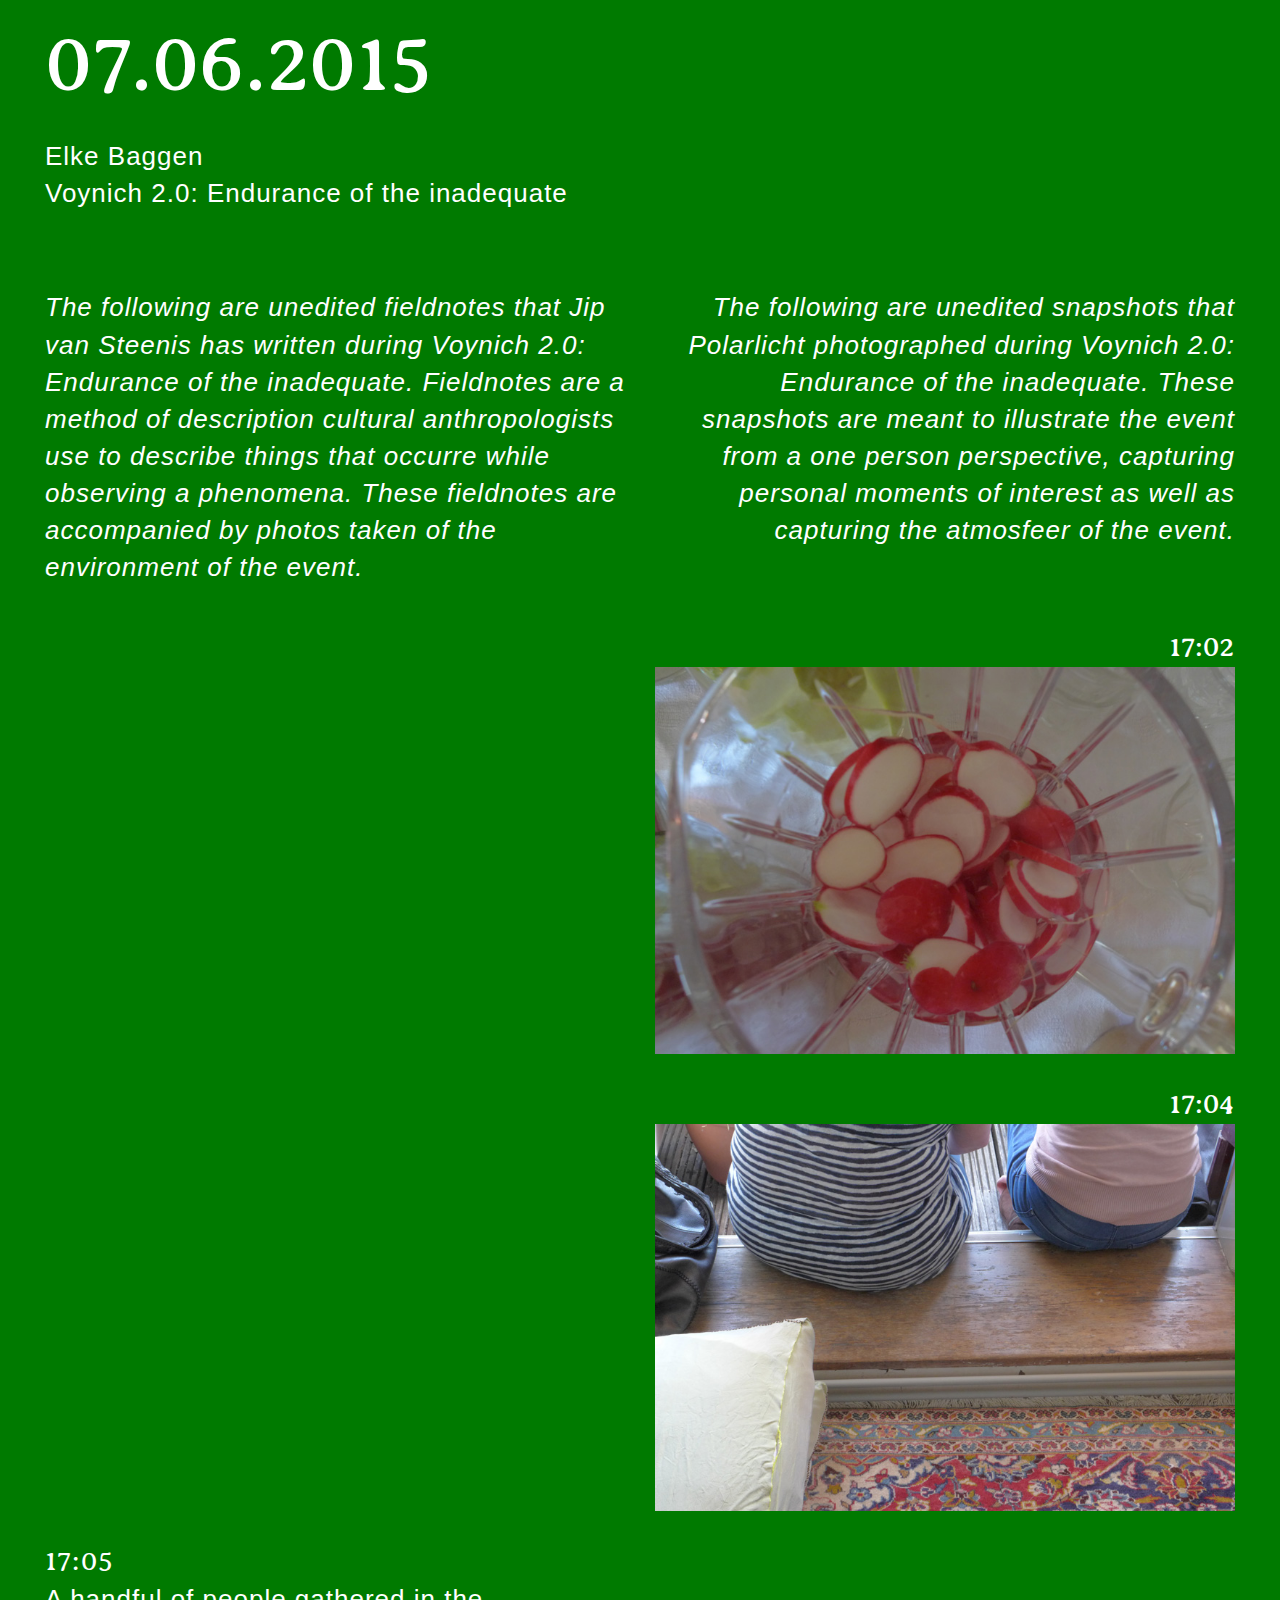
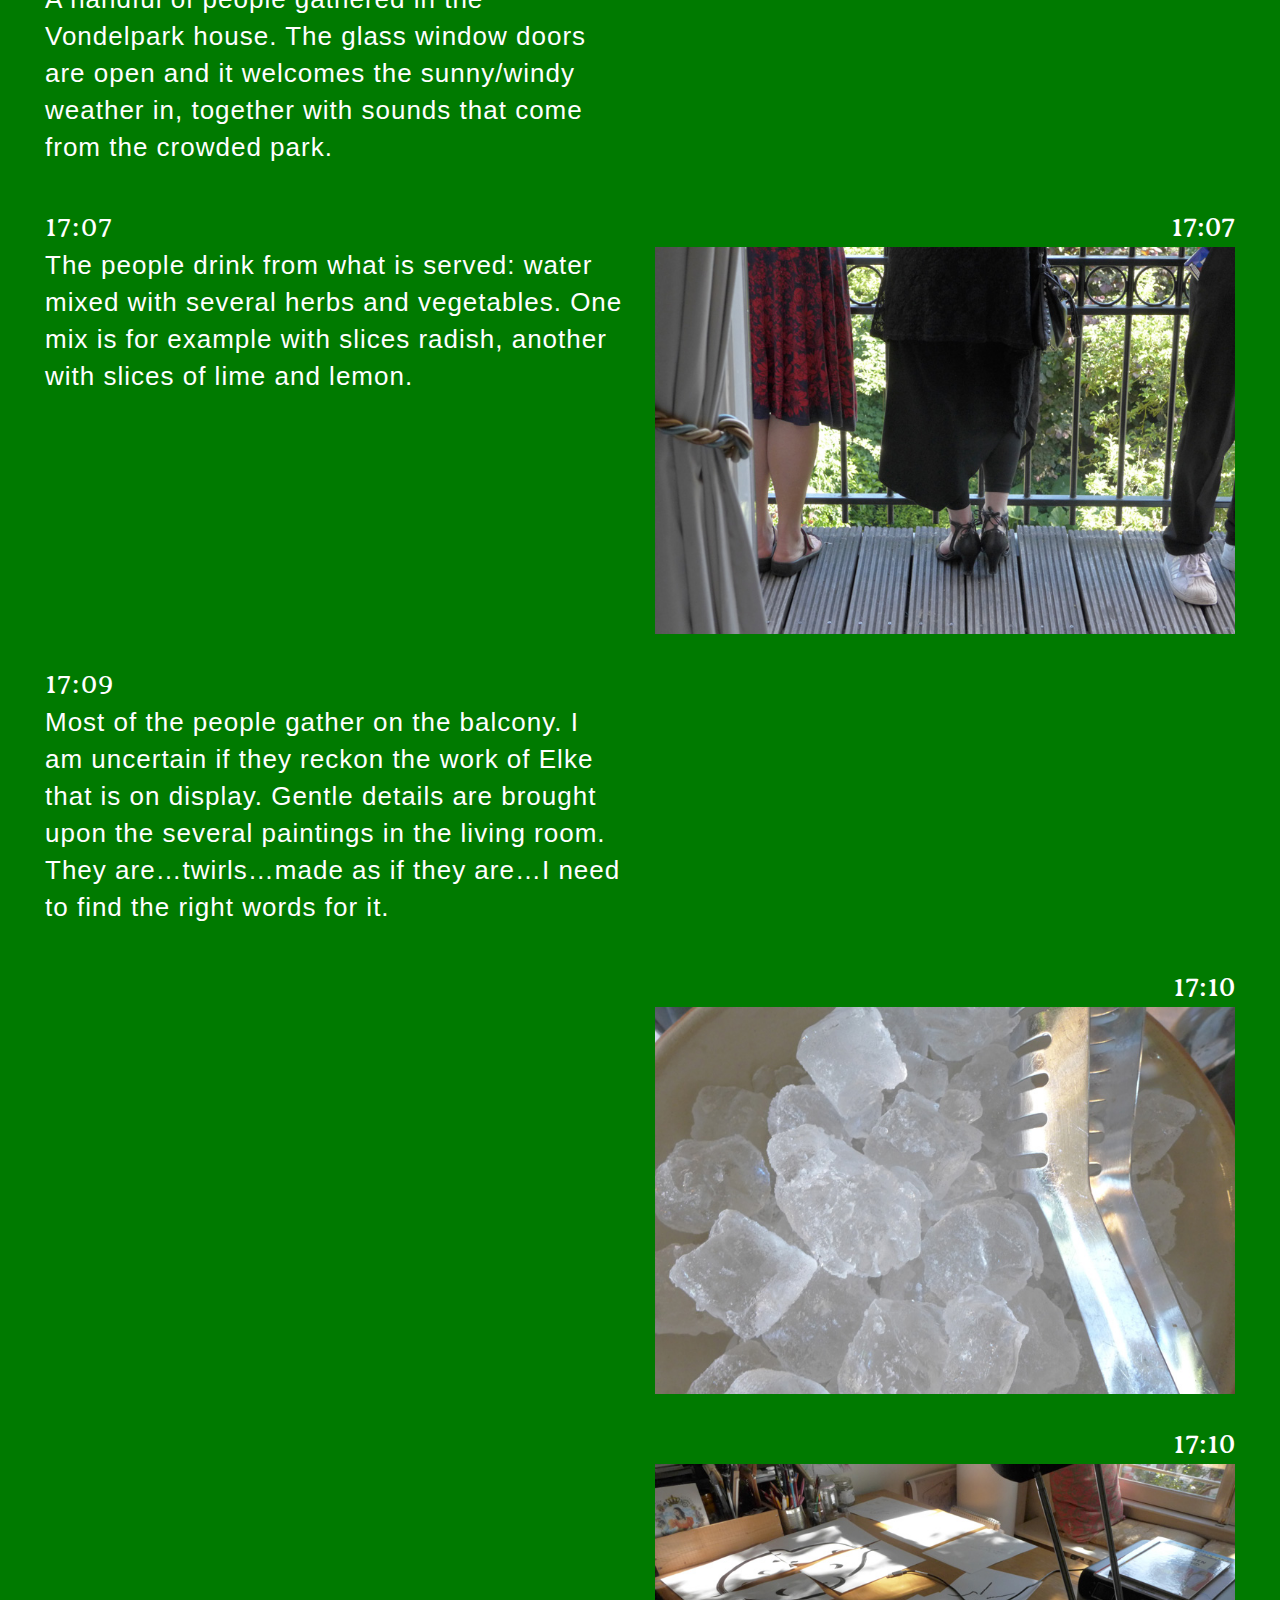
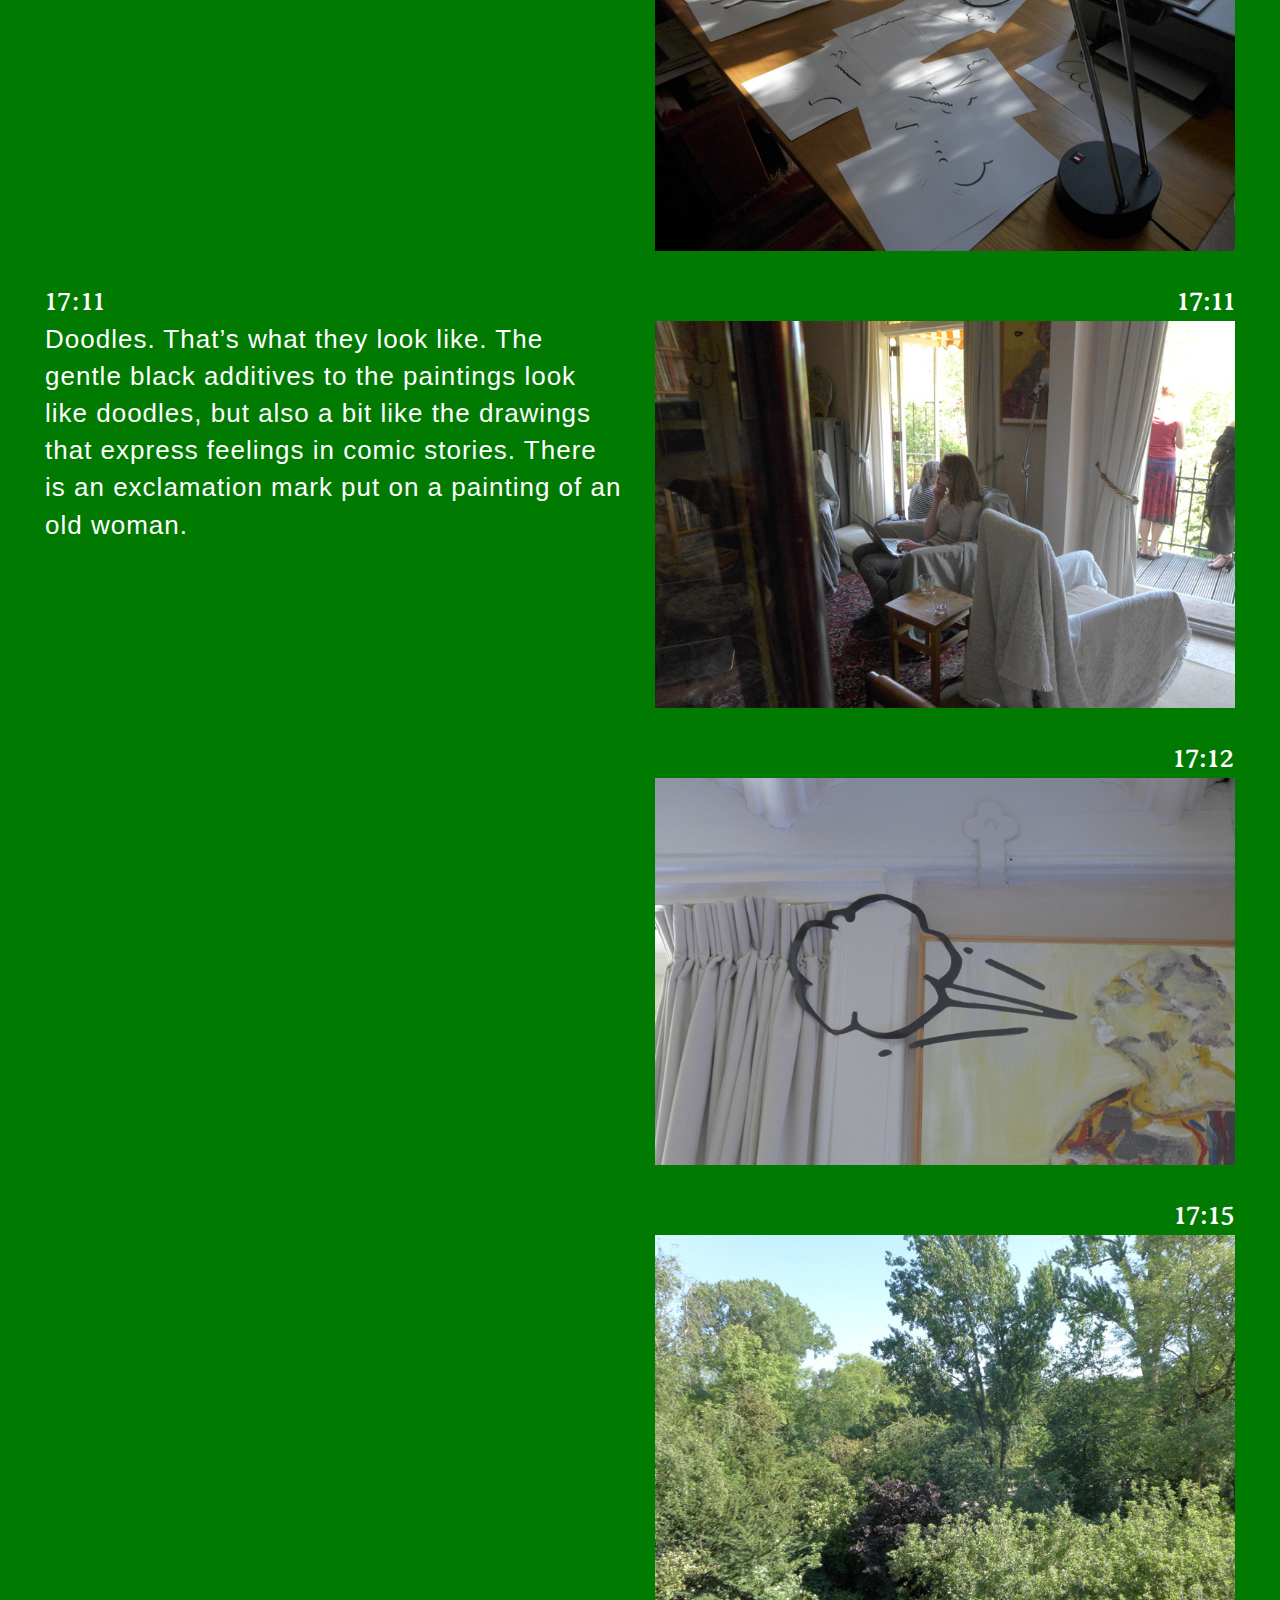
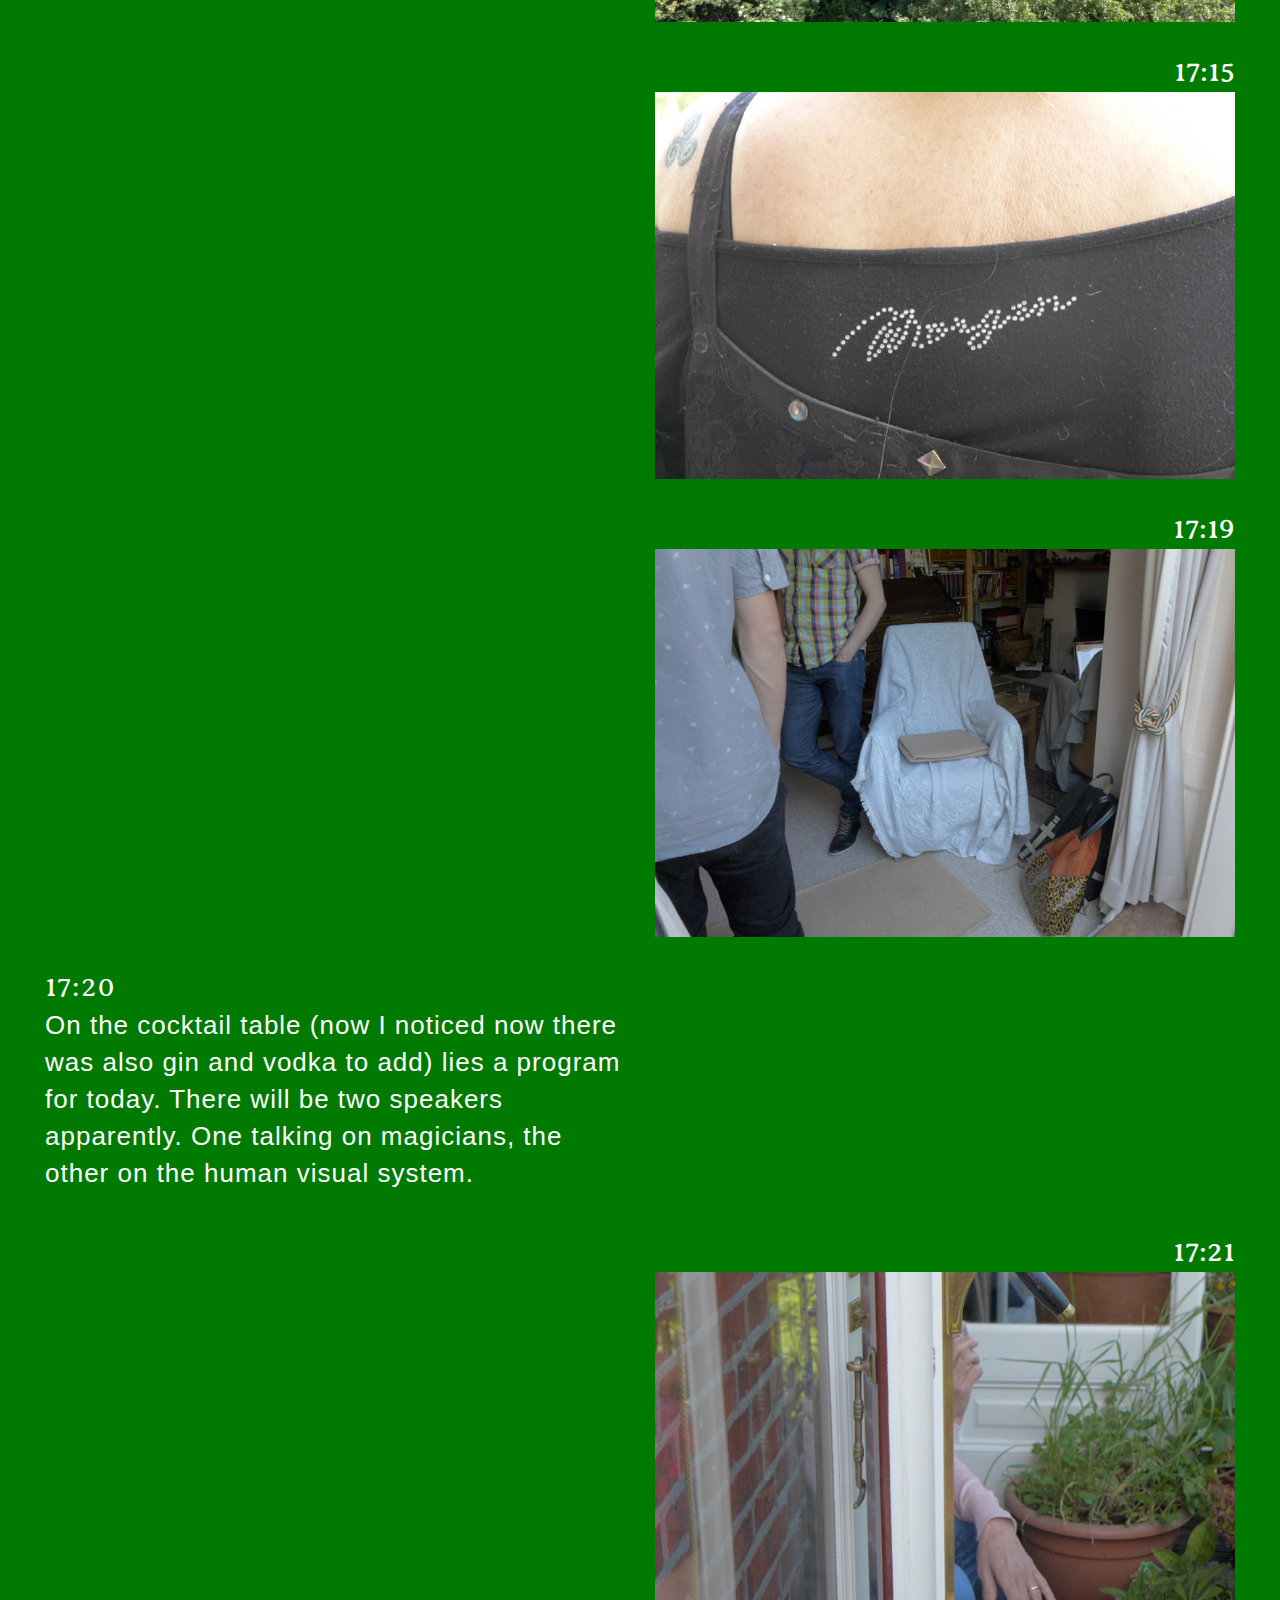
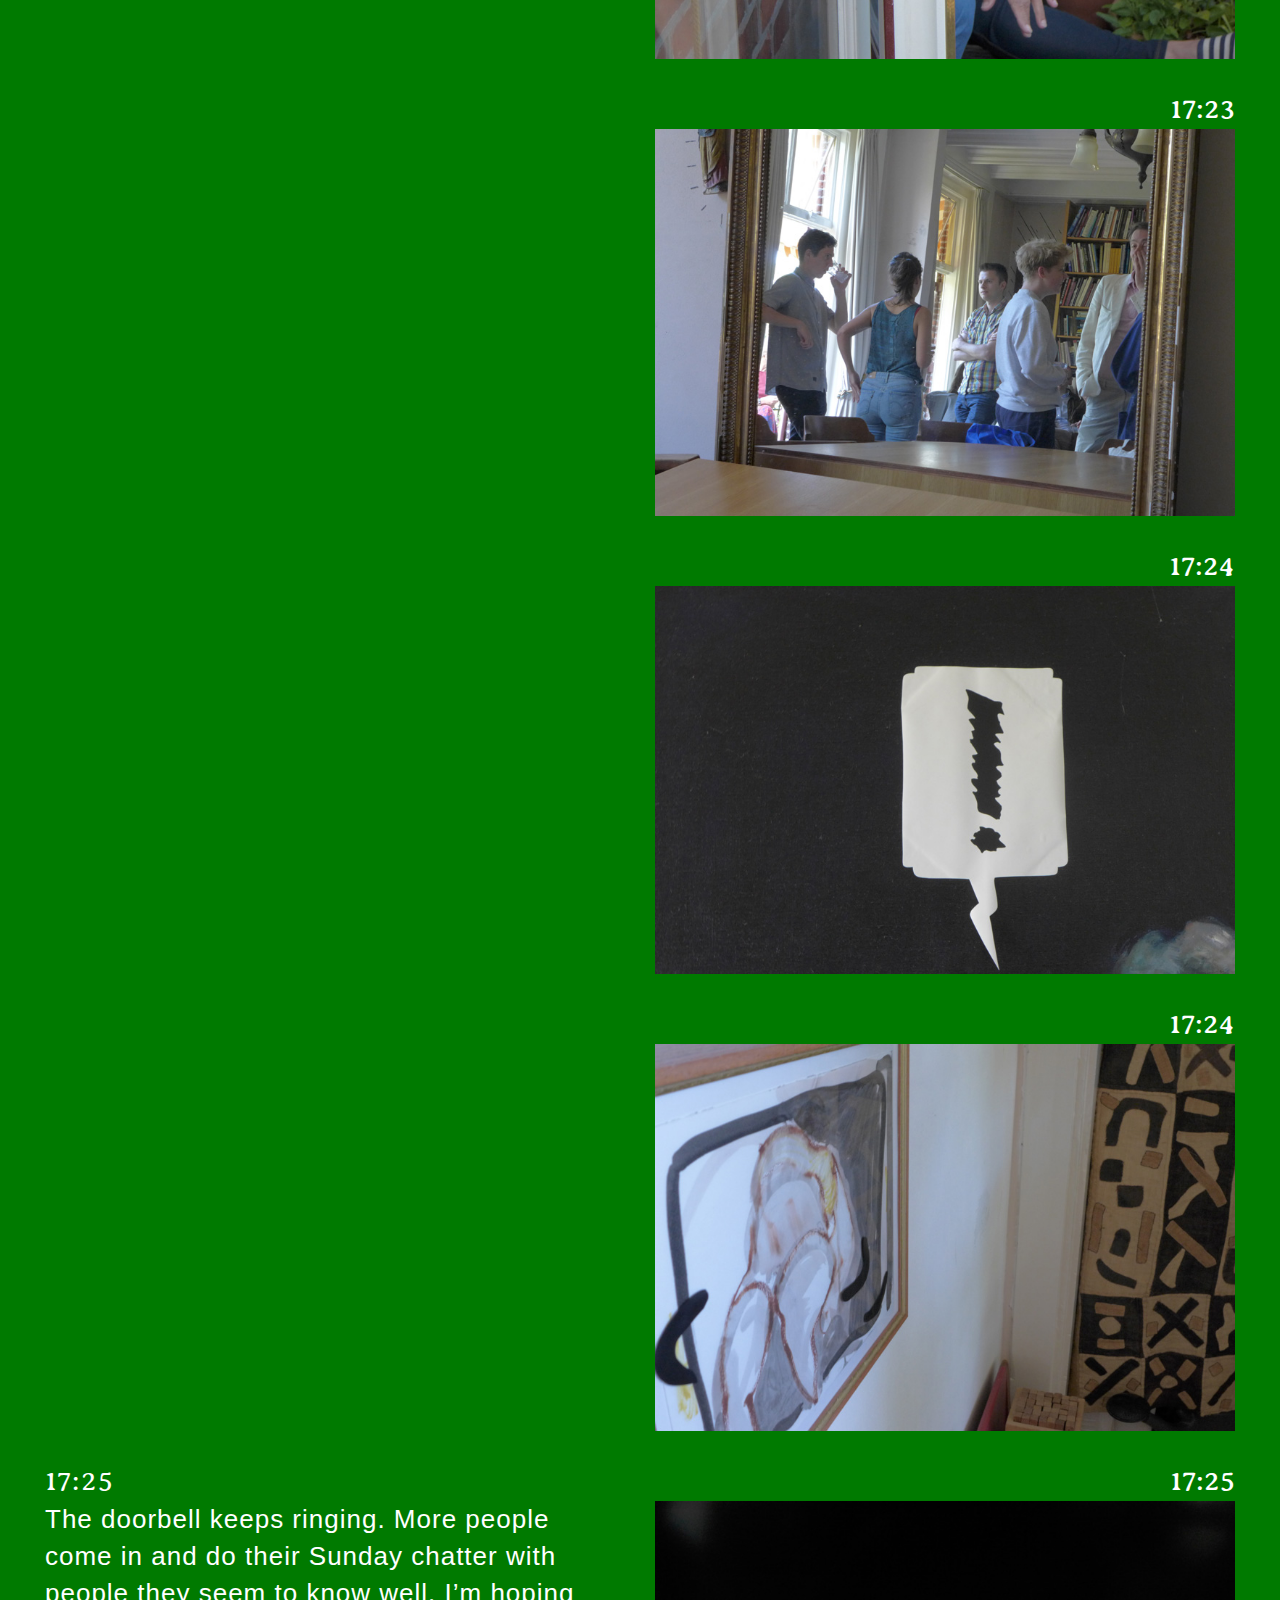
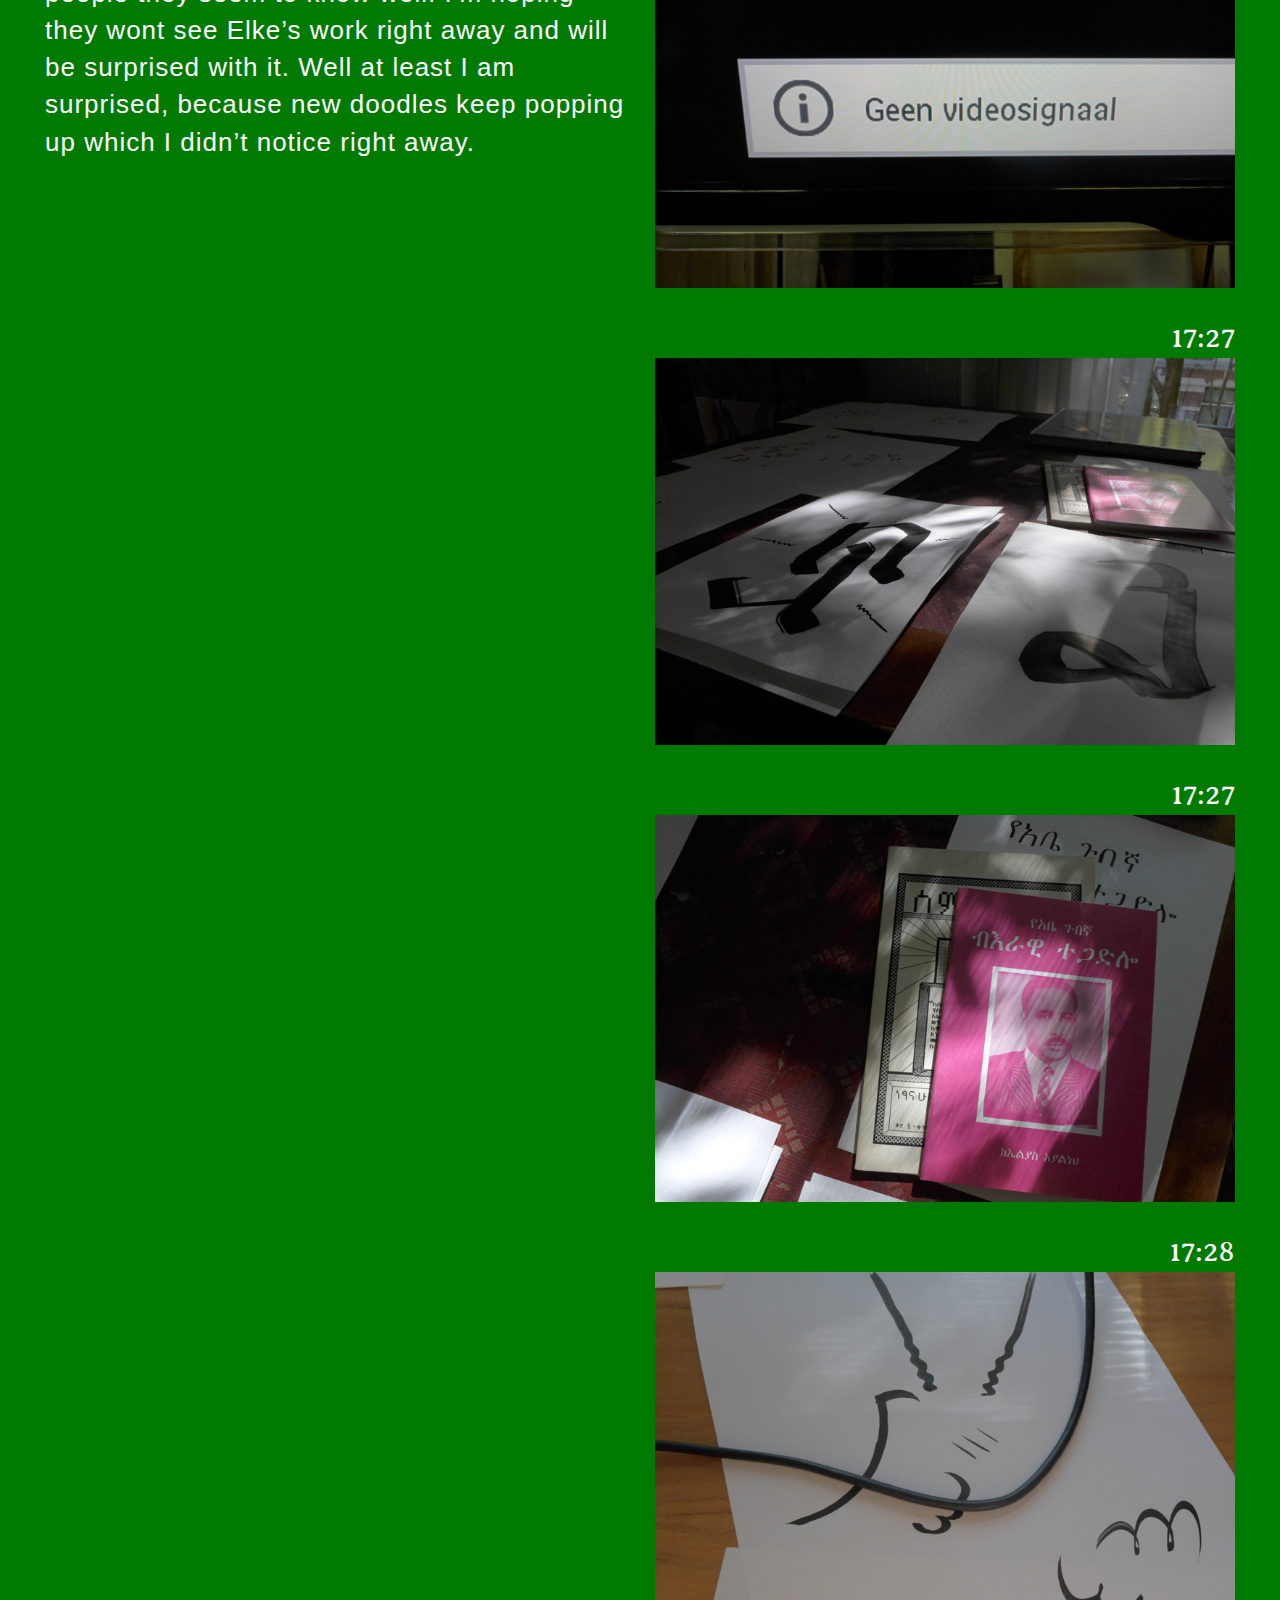
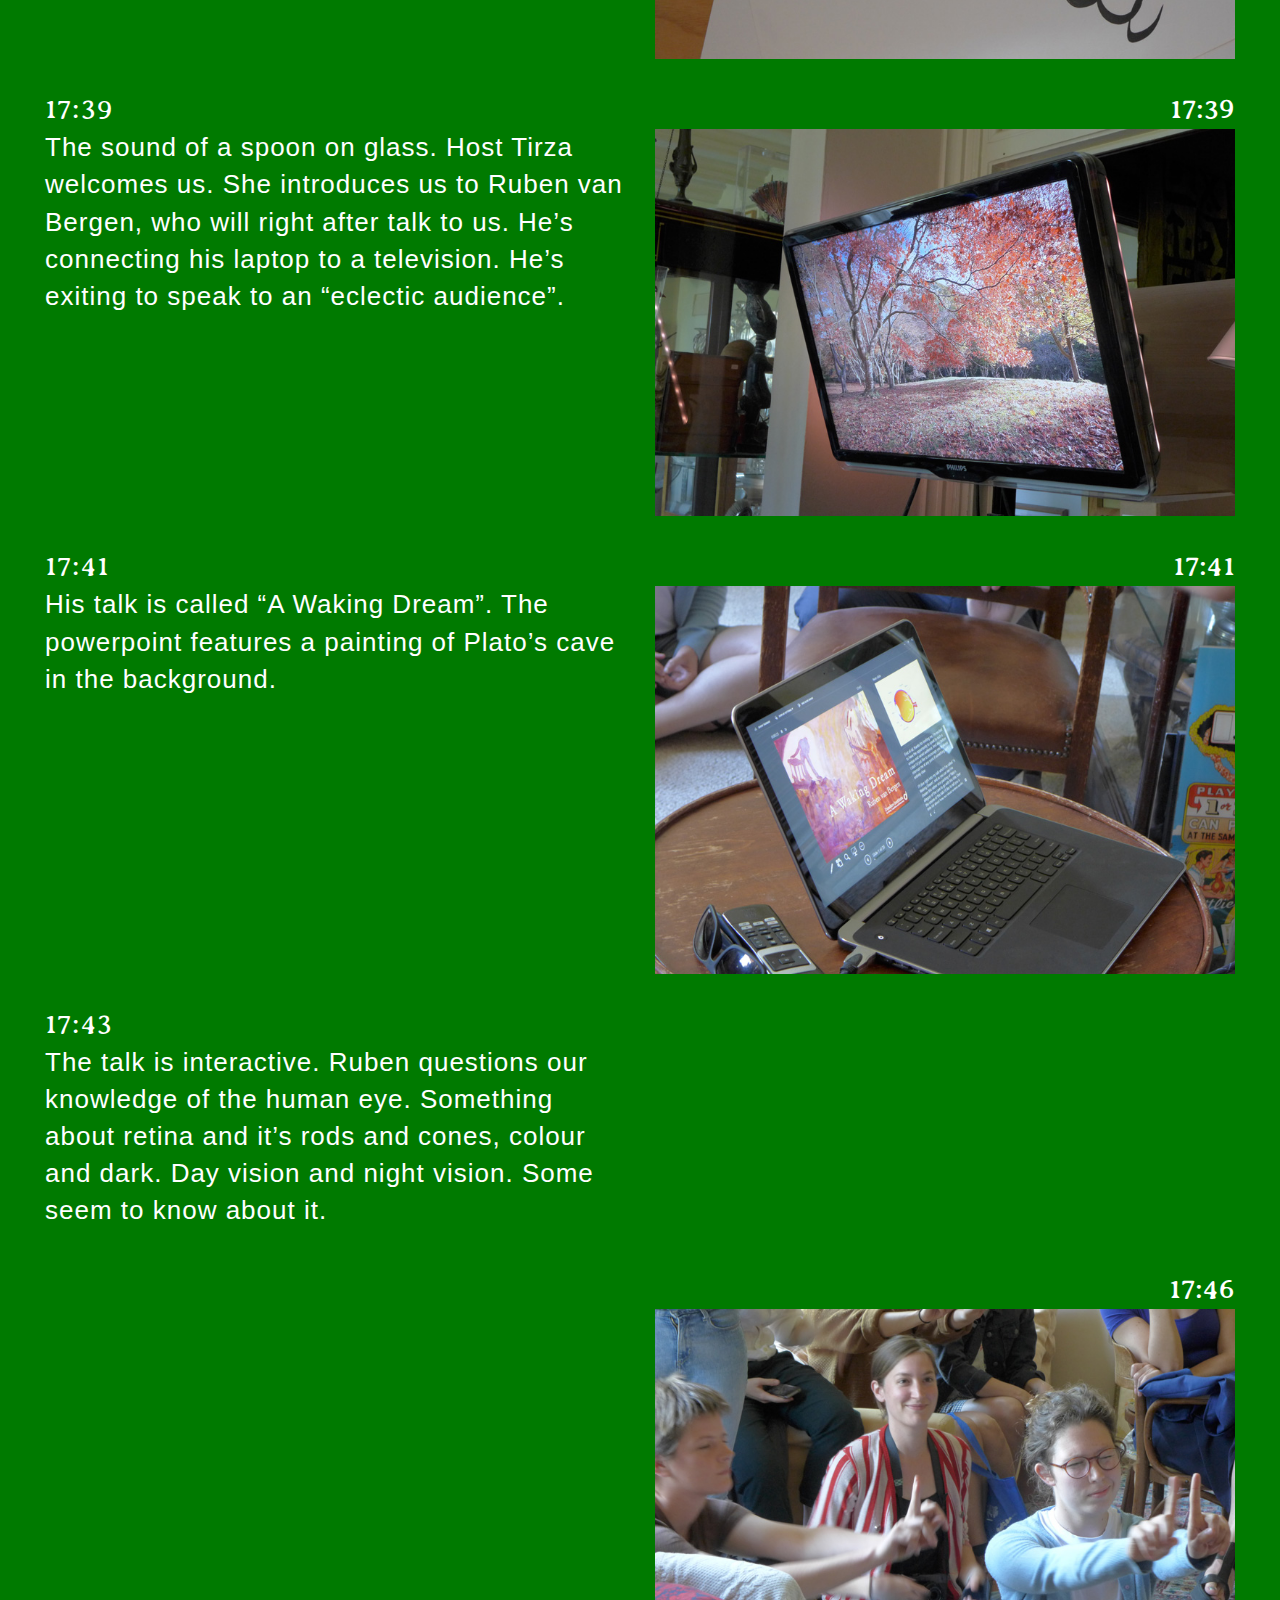
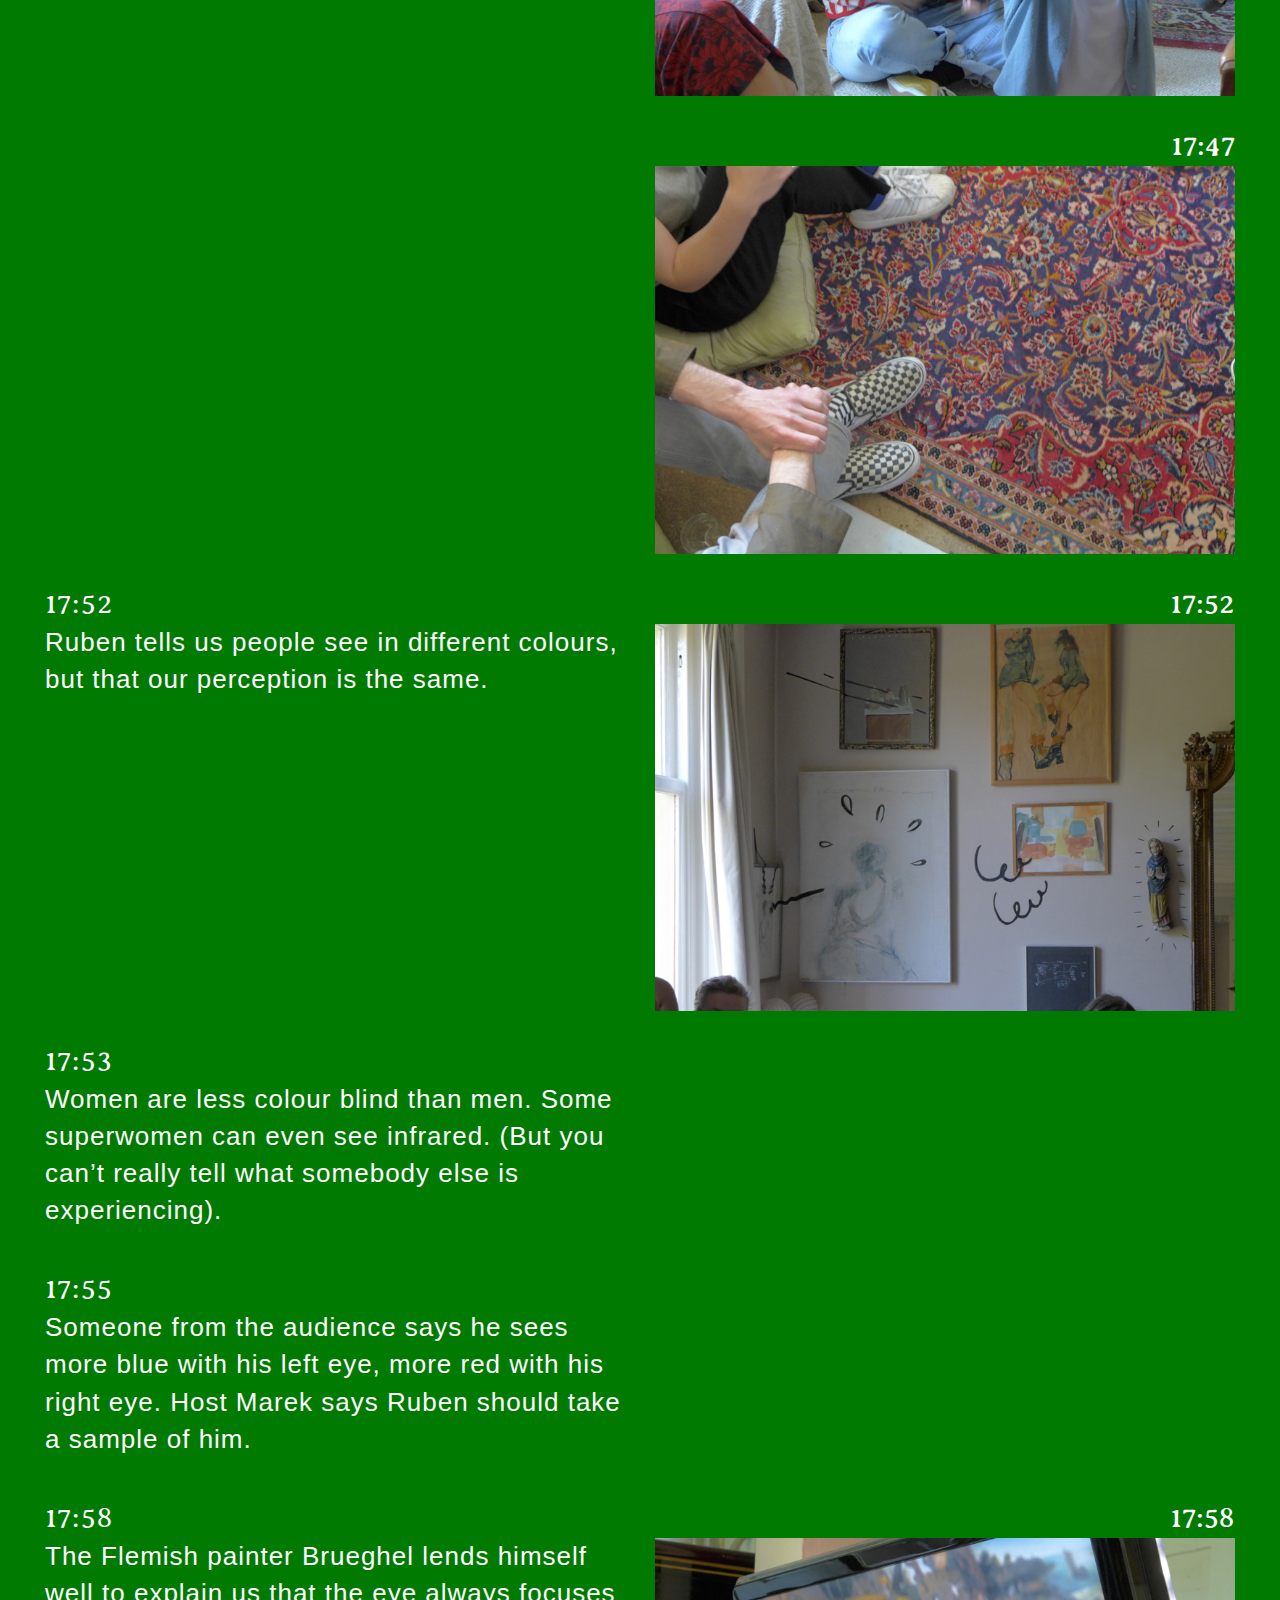
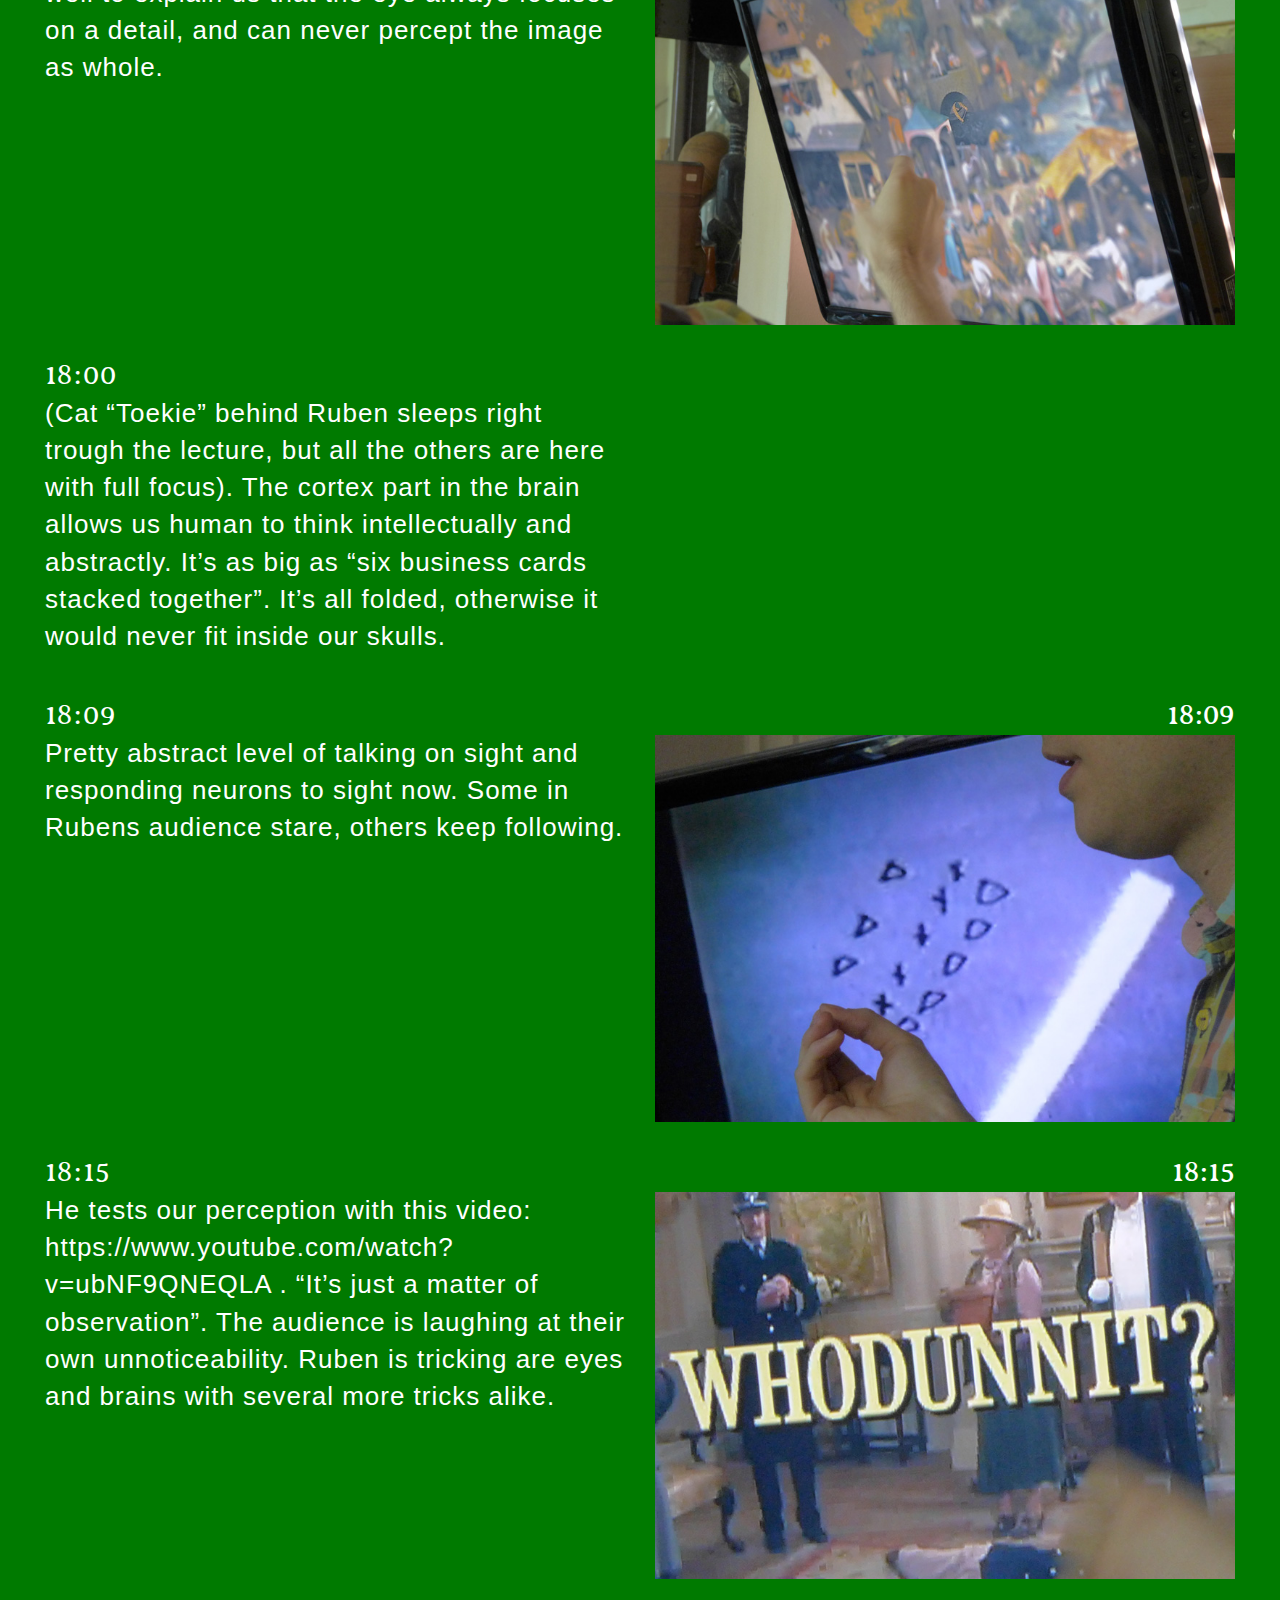
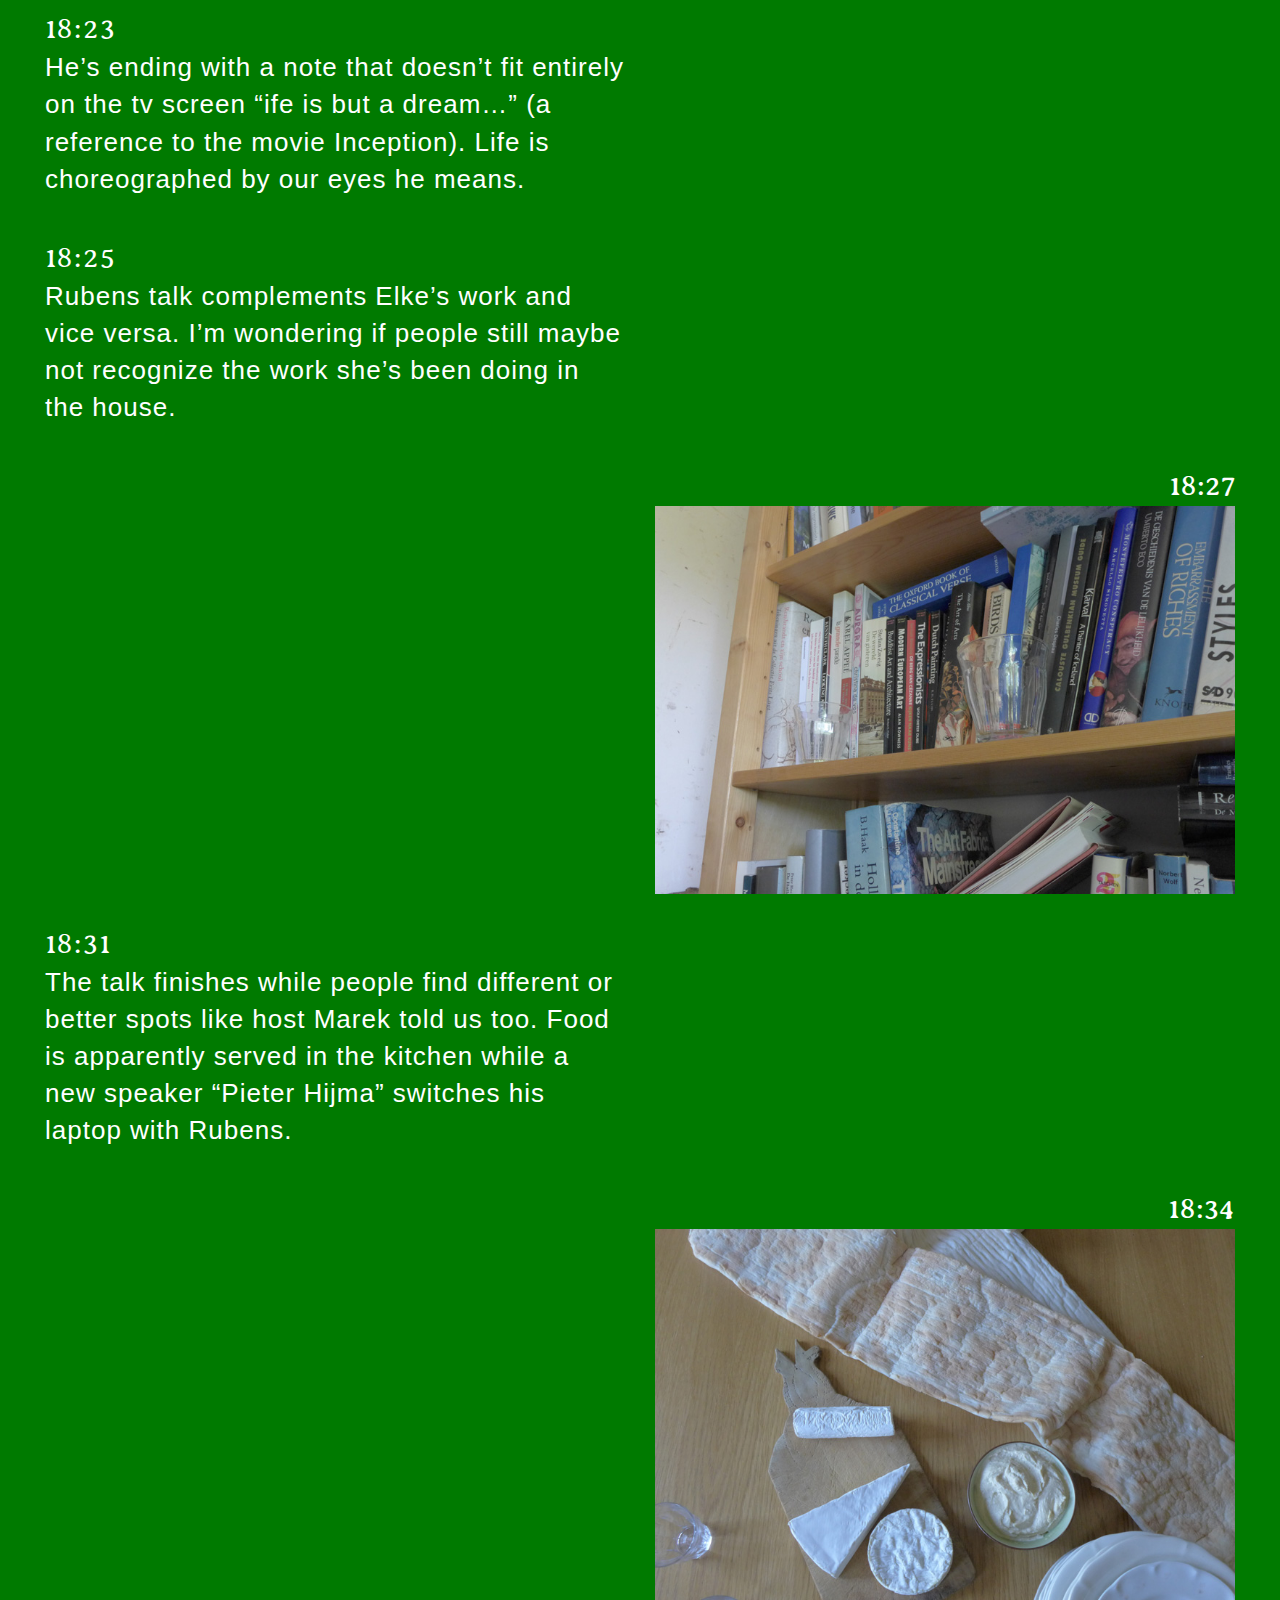
==== 07.06.html @ 2ad76d4e "changes" ====
<!doctype html>
<html class="no-js" lang="eng">
    <head>
        <meta charset="utf-8">
        <meta http-equiv="x-ua-compatible" content="ie=edge">
        <title>Home Alone</title>
        <meta name="description" content="...">
        <meta name="viewport" content="width=device-width, initial-scale=1">
        <meta name="Keywords" content="Home Alone, Residency, Tirza Kater, Marek van de Watering, Amsterdam, Art, Artists, Lotte Boon, Petros Panagiotis Orfanos, Polarlicht, 2015" />

        <link rel="stylesheet" href="css/bootstrap.min.css">
        <link rel="stylesheet" href="css/stylesheet.css">
        <link rel="stylesheet" href="css/event.css">
        
        <link href='http://fonts.googleapis.com/css?family=Averia+Serif+Libre:300,400,700' rel='stylesheet' type='text/css'>

        <script src="js/vendor/modernizr-2.8.3.min.js"></script>

        <meta property="og:image" content="img/homealone_screenshot.jpg" />
        <meta property="og:image:secure_url" content="http://img/homealone_screenshot.jpg" />
        <meta property="og:image:type" content="image/jpg" />
        <meta property="og:image:width" content="1449" />
        <meta property="og:image:height" content="848" />


        <link rel="shortcut icon" href="/img/fav.ico" type="image/x-icon" />
        <script>
            var vid = document.getElementById("bgvid");
            var pauseButton = document.querySelector("#polina button");

            function vidFade() {
              vid.classList.add("stopfade");
            }

            vid.addEventListener('ended', function()
            {
            // only functional if "loop" is removed 
            vid.pause();
            // to capture IE10
            vidFade();
            }); 

            pauseButton.addEventListener("click", function() {
              vid.classList.toggle("stopfade");
              if (vid.paused) {
                vid.play();
                pauseButton.innerHTML = "Pause";
              } else {
                vid.pause();
                pauseButton.innerHTML = "Paused";
              }
            })
        </script>
        <style>

        </style>
    </head>
    <body>
        <!--[if lt IE 8]>
            <p class="browserupgrade">You are using an <strong>outdated</strong> browser. Please <a href="http://browsehappy.com/">upgrade your browser</a> to improve your experience.</p>
        <![endif]-->
    <div class="container-fluid">
       
        <div class="row">
            <div class="col-lg-6 col-md-6 col-sm-12 col-xs-12">
                
                <h1>07.06.2015</h1>
                <div id="notes">
                    <p>
                        Elke Baggen<br>
                        Voynich 2.0: Endurance of the inadequate<br><br>

                        
                        
                    </p>
                </div>
            </div>
            <div class="col-lg-6 col-md-6 col-sm-12 col-xs-12">
            </div><!--/col-->
        </div><!--/row-->


        <div class="row">
            <div class="col-lg-6 col-md-6 col-sm-12 col-xs-12">
                <div id="notes">
                    <p>
                        <i>The following are unedited fieldnotes that Jip van Steenis has written during Voynich 2.0: Endurance of the inadequate. Fieldnotes are a method of description cultural anthropologists use to describe things that occurre while observing a phenomena. These fieldnotes are accompanied by photos taken of the environment of the event. </i>
                    </p>   
                </div>   
            </div>
            <div class="col-lg-6 col-md-6 col-sm-12 col-xs-12">
                <div id="notes" style="text-align:right">
                    <p>   
                    <i>The following are unedited snapshots that Polarlicht photographed during Voynich 2.0: Endurance of the inadequate. These snapshots are meant to illustrate the event from a one person perspective, capturing personal moments of interest as well as capturing the atmosfeer of the event.
                    </i>
                    </p>
                </div>
            </div>
        </div><!--/row-->




        
        <div class="row">
            <div class="col-lg-6 col-md-6 col-sm-12 col-xs-12">
            </div>
            <div class="col-lg-6 col-md-6 col-sm-12 col-xs-12">
                <div id="img">
                    <span class="dates">17:02</span><br>
                    <img src="img/07.06/001.jpg" class="img-responsive">
                </div>
                <div id="img">
                    <span class="dates">17:04</span><br>
                    <img src="img/07.06/002.jpg" class="img-responsive">
                </div>
            </div>
        </div><!--/row-->

        <div class="row">
            <div class="col-lg-6 col-md-6 col-sm-12 col-xs-12">
                <div id="notes">
                    <p>
                        <span class="dates">17:05</span><br>
                       A handful of people gathered in the Vondelpark house. The glass window doors are open and it welcomes the sunny/windy weather in, together with sounds that come from the crowded park.
                    </p>   
                </div>   
            </div>
            <div class="col-lg-6 col-md-6 col-sm-12 col-xs-12">
            </div>
        </div><!--/row-->

        <div class="row">
            <div class="col-lg-6 col-md-6 col-sm-12 col-xs-12">
                <div id="notes">
                    <p>
                        <span class="dates">17:07</span><br>
                        The people drink from what is served: water mixed with several herbs and vegetables. One mix is for example with slices radish, another with slices of lime and lemon.   
                    </p>   
                </div>
            </div>
            <div class="col-lg-6 col-md-6 col-sm-12 col-xs-12">
                <div id="img">
                    <span class="dates">17:07</span><br>
                    <img src="img/07.06/003.jpg" class="img-responsive">
                </div>
            </div>
        </div><!--/row-->

        <div class="row">
            <div class="col-lg-6 col-md-6 col-sm-12 col-xs-12">
                <div id="notes">
                    <p>
                        <span class="dates">17:09</span><br>
                        Most of the people gather on the balcony. I am uncertain if they reckon the work of Elke that is on display. Gentle details are brought upon the several paintings in the living room. They are…twirls…made as if they are…I need to find the right words for it. 
                    </p>   
                </div>
            </div>
            <div class="col-lg-6 col-md-6 col-sm-12 col-xs-12">
            </div>
        </div><!--/row-->


         <div class="row">
            <div class="col-lg-6 col-md-6 col-sm-12 col-xs-12">
                
            </div>
            <div class="col-lg-6 col-md-6 col-sm-12 col-xs-12">
                <div id="img">
                    <span class="dates">17:10</span><br>
                    <img src="img/07.06/004.jpg" class="img-responsive">
                    <span class="dates">17:10</span><br>
                    <img src="img/07.06/005.jpg" class="img-responsive">
                </div>
            </div>
        </div><!--/row-->


        <div class="row">
            <div class="col-lg-6 col-md-6 col-sm-12 col-xs-12">
                <div id="notes">
                    <p>
                        <span class="dates">17:11</span><br>
                        Doodles. That’s what they look like. The gentle black additives to the paintings look like doodles, but also a bit like the drawings that express feelings in comic stories. There is an exclamation mark put on a painting of an old woman. 
                    </p>   
                </div>
            </div>
            <div class="col-lg-6 col-md-6 col-sm-12 col-xs-12">
                <div id="img">
                    <span class="dates">17:11</span><br>
                    <img src="img/07.06/006.jpg" class="img-responsive">
                </div>
            </div>
        </div><!--/row-->

        <div class="row">
            <div class="col-lg-6 col-md-6 col-sm-12 col-xs-12">
                
            </div>
            <div class="col-lg-6 col-md-6 col-sm-12 col-xs-12">
                <div id="img">
                    <span class="dates">17:12</span><br>
                    <img src="img/07.06/007.jpg" class="img-responsive">
                </div>
            </div>
        </div><!--/row-->

        <div class="row">
            <div class="col-lg-6 col-md-6 col-sm-12 col-xs-12">
                
            </div>
            <div class="col-lg-6 col-md-6 col-sm-12 col-xs-12">
                <div id="img">
                    <span class="dates">17:15</span><br>
                    <img src="img/07.06/008.jpg" class="img-responsive">
                    <span class="dates">17:15</span><br>
                    <img src="img/07.06/009.jpg" class="img-responsive">
                    <span class="dates">17:19</span><br>
                    <img src="img/07.06/010.jpg" class="img-responsive">
                </div>
            </div>
        </div><!--/row-->

        <div class="row">
            <div class="col-lg-6 col-md-6 col-sm-12 col-xs-12">
                <div id="notes">
                    <p>
                        <span class="dates">17:20</span><br>
                        On the cocktail table (now I noticed now there was also gin and vodka to add) lies a program for today. There will be two speakers apparently. One talking on magicians, the other on the human visual system. 
                    </p>   
                    
                </div>
            </div>
            <div class="col-lg-6 col-md-6 col-sm-12 col-xs-12">
            </div>
        </div><!--/row-->


<div class="row">
            <div class="col-lg-6 col-md-6 col-sm-12 col-xs-12">
                
            </div>
            <div class="col-lg-6 col-md-6 col-sm-12 col-xs-12">
                <div id="img">
                    <span class="dates">17:21</span><br>
                    <img src="img/07.06/011.jpg" class="img-responsive">
                    <span class="dates">17:23</span><br>
                    <img src="img/07.06/012.jpg" class="img-responsive">
                    <span class="dates">17:24</span><br>
                    <img src="img/07.06/013.jpg" class="img-responsive">
                    <span class="dates">17:24</span><br>
                    <img src="img/07.06/014.jpg" class="img-responsive">
                </div>
            </div>
        </div><!--/row-->



        <div class="row">
            <div class="col-lg-6 col-md-6 col-sm-12 col-xs-12">
                <div id="notes">
                    <p>
                        <span class="dates">17:25</span><br>
                        The doorbell keeps ringing. More people come in and do their Sunday chatter with people they seem to know well. I’m hoping they wont see Elke’s work right away and will be surprised with it. Well at least I am surprised, because new doodles keep popping up which I didn’t notice right away. 
                    </p>
                </div>
            </div>
            <div class="col-lg-6 col-md-6 col-sm-12 col-xs-12">
                <div id="img">
                    <span class="dates">17:25</span><br>
                    <img src="img/07.06/015.jpg" class="img-responsive">
                    <span class="dates">17:27</span><br>
                    <img src="img/07.06/016.jpg" class="img-responsive">
                    <span class="dates">17:27</span><br>
                    <img src="img/07.06/017.jpg" class="img-responsive">
                    <span class="dates">17:28</span><br>
                    <img src="img/07.06/018.jpg" class="img-responsive">
                </div>
            </div>
        </div><!--/row-->

       

        <div class="row">
            <div class="col-lg-6 col-md-6 col-sm-12 col-xs-12">
                <div id="notes">
                    <p>
                        <span class="dates">17:39</span><br>
                        The sound of a spoon on glass. Host Tirza welcomes us. She introduces us to Ruben van Bergen, who will right after talk to us. He’s connecting his laptop to a television. He’s exiting to speak to an “eclectic audience”. 
                    </p>    
                </div>
            </div>
            <div class="col-lg-6 col-md-6 col-sm-12 col-xs-12">
                <div id="img">
                    <span class="dates">17:39</span><br>
                    <img src="img/07.06/019.jpg" class="img-responsive">
                </div>
            </div>
        </div><!--/row-->

        <div class="row">
            <div class="col-lg-6 col-md-6 col-sm-12 col-xs-12">
                <div id="notes">
                    <p>
                        <span class="dates">17:41</span><br>
                        His talk is called “A Waking Dream”. The powerpoint features a painting of Plato’s cave in the background. 
                    </p>  
                </div>
            </div>
            <div class="col-lg-6 col-md-6 col-sm-12 col-xs-12">
                <div id="img">
                    <span class="dates">17:41</span><br>
                    <img src="img/07.06/020.jpg" class="img-responsive">
                </div>
            </div>
        </div><!--/row-->

     

        <div class="row">
            <div class="col-lg-6 col-md-6 col-sm-12 col-xs-12">
                <div id="notes">
                    <p>
                        <span class="dates">17:43</span><br>
                       The talk is interactive. Ruben questions our knowledge of the human eye. Something about retina and it’s rods and cones, colour and dark. Day vision and night vision. Some seem to know about it.  
                    </p>  
                      
                </div>
            </div>
            <div class="col-lg-6 col-md-6 col-sm-12 col-xs-12">
            </div>
        </div><!--/row-->

        <div class="row">
            <div class="col-lg-6 col-md-6 col-sm-12 col-xs-12"> 
            </div>
            <div class="col-lg-6 col-md-6 col-sm-12 col-xs-12">
                <div id="img">
                    <span class="dates">17:46</span><br>
                    <img src="img/07.06/021.jpg" class="img-responsive">
                    <span class="dates">17:47</span><br>
                    <img src="img/07.06/022.jpg" class="img-responsive">
                </div>
            </div>
        </div><!--/row-->

        <div class="row">
            <div class="col-lg-6 col-md-6 col-sm-12 col-xs-12">
                <div id="notes">
                    <p>
                        <span class="dates">17:52</span><br>
                       Ruben tells us people see in different colours, but that our perception is the same.  
                    </p>   
                </div>
            </div>
            <div class="col-lg-6 col-md-6 col-sm-12 col-xs-12">
                <div id="img">
                    <span class="dates">17:52</span><br>
                    <img src="img/07.06/023.jpg" class="img-responsive">
                </div>
            </div>
        </div><!--/row-->

        <div class="row">
            <div class="col-lg-6 col-md-6 col-sm-12 col-xs-12">
                <div id="notes">
                    <p>
                        <span class="dates">17:53</span><br>
                        Women are less colour blind than men. Some superwomen can even see infrared. (But you can’t really tell what somebody else is experiencing). 
                    </p>  

                     
                </div>
            </div>
            <div class="col-lg-6 col-md-6 col-sm-12 col-xs-12">
            </div>
        </div><!--/row-->

        

        <div class="row">
            <div class="col-lg-6 col-md-6 col-sm-12 col-xs-12">
                <div id="notes">
                    <p>
                        <span class="dates">17:55</span><br>
                        Someone from the audience says he sees more blue with his left eye, more red with his right eye. Host Marek says Ruben should take a sample of him.   
                    </p>   
                </div>
            </div>
            <div class="col-lg-6 col-md-6 col-sm-12 col-xs-12">
             
            </div>
        </div><!--/row-->

        <div class="row">
            <div class="col-lg-6 col-md-6 col-sm-12 col-xs-12">
                <div id="notes">
                    <p>
                        <span class="dates">17:58</span><br>
                        The Flemish painter Brueghel lends himself well to explain us that the eye always focuses on a detail, and can never percept the image as whole.  
                    </p>    
                </div>
            </div>
            <div class="col-lg-6 col-md-6 col-sm-12 col-xs-12">
                <div id="img">
                    <span class="dates">17:58</span><br>
                    <img src="img/07.06/024.jpg" class="img-responsive">
                </div>
            </div>
        </div><!--/row-->

       

        <div class="row">
            <div class="col-lg-6 col-md-6 col-sm-12 col-xs-12">
                <div id="notes">
                    <p>
                        <span class="dates">18:00</span><br>
                        (Cat “Toekie” behind Ruben sleeps right trough the lecture, but all the others are here with full focus). The cortex part in the brain allows us human to think intellectually and abstractly. It’s as big as “six business cards stacked together”. It’s all folded, otherwise it would never fit inside our skulls.   
                    </p>  

                      
                </div>
            </div>
            <div class="col-lg-6 col-md-6 col-sm-12 col-xs-12">
            </div>
        </div><!--/row-->


 <div class="row">
            <div class="col-lg-6 col-md-6 col-sm-12 col-xs-12">
                <div id="notes">
                    

                     <p>
                        <span class="dates">18:09</span><br>
                        Pretty abstract level of talking on sight and responding neurons to sight now. Some in Rubens audience stare, others keep following.  
                    </p>    
                </div>
            </div>
            <div class="col-lg-6 col-md-6 col-sm-12 col-xs-12">
                <div id="img">
                    <span class="dates">18:09</span><br>
                    <img src="img/07.06/025.jpg" class="img-responsive">
                </div>
            </div>
        </div><!--/row-->


        <div class="row">
            <div class="col-lg-6 col-md-6 col-sm-12 col-xs-12">
                <div id="notes">
                    <p>
                        <span class="dates">18:15</span><br>
                        He tests our perception with this video: https://www.youtube.com/watch?v=ubNF9QNEQLA . “It’s just a matter of observation”. The audience is laughing at their own unnoticeability. Ruben is tricking are eyes and brains with several more tricks alike.  
                    </p>    
                </div>
            </div>
            <div class="col-lg-6 col-md-6 col-sm-12 col-xs-12">
                <div id="img">
                    <span class="dates">18:15</span><br>
                    <img src="img/07.06/026.jpg" class="img-responsive">
                </div>
            </div>
        </div><!--/row-->

        <div class="row">
            <div class="col-lg-6 col-md-6 col-sm-12 col-xs-12">
                <div id="notes">
                    <p>
                        <span class="dates">18:23</span><br>
                        He’s ending with a note that doesn’t fit entirely on the tv screen “ife is but a dream…” (a reference to the movie Inception). Life is choreographed by our eyes he means.    
                    </p>  
                    </div>

                    <div id="notes" style="float:left">
                      <p>
                        <span class="dates">18:25</span><br>
                        Rubens talk complements Elke’s work and vice versa. I’m wondering if people still maybe not recognize the work she’s been doing in the house.    
                    </p>     
                </div>
            </div>
            <div class="col-lg-6 col-md-6 col-sm-12 col-xs-12">
            </div>
        </div><!--/row-->

        <div class="row">
            <div class="col-lg-6 col-md-6 col-sm-12 col-xs-12">
            </div>
            <div class="col-lg-6 col-md-6 col-sm-12 col-xs-12">
                <div id="img">
                    <span class="dates">18:27 </span><br>
                    <img src="img/07.06/027.jpg" class="img-responsive">
                </div>
            </div>
        </div><!--/row-->

        <div class="row">
            <div class="col-lg-6 col-md-6 col-sm-12 col-xs-12">
                <div id="notes">
                    <p>
                    <span class="dates">18:31</span><br>
                    The talk finishes while people find different or better spots like host Marek told us too. Food is apparently served in the kitchen while a new speaker “Pieter Hijma” switches his laptop with Rubens.    
                    </p>  

                     
                </div>
            </div>
            <div class="col-lg-6 col-md-6 col-sm-12 col-xs-12">
            </div>
        </div><!--/row-->

        <div class="row">
            <div class="col-lg-6 col-md-6 col-sm-12 col-xs-12">
            </div>
            <div class="col-lg-6 col-md-6 col-sm-12 col-xs-12">
                <div id="img">
                    <span class="dates">18:34</span><br>
                    <img src="img/07.06/028.jpg" class="img-responsive">
                </div>

                
            </div>
        </div><!--/row-->

        <div class="row">
            <div class="col-lg-6 col-md-6 col-sm-12 col-xs-12">
                <div id="notes">
                    <p>
                        <span class="dates">18:37</span><br>
                        Elke shares me her thoughts at the buffet dinner table. She says she wouldn’t have thought people don’t see the stuff she did to the house. She says, “People did go to an art occasion, so…”.  
                     </p>    
                </div>
            </div>
            <div class="col-lg-6 col-md-6 col-sm-12 col-xs-12">
            </div>
        </div><!--/row-->

     


        <div class="row">
            <div class="col-lg-6 col-md-6 col-sm-12 col-xs-12">
                <div id="notes">
                    <p>
                        <span class="dates">18:49</span><br>
                        Sound of a spoon on glass again. Pieter kicks off. He’s originally a musician, but later switched to computer science. He will talk to us on programming. A form of art to him, because of the algorithm.   
                    </p>  
                      
                </div>
            </div>
            <div class="col-lg-6 col-md-6 col-sm-12 col-xs-12">
            </div>
        </div><!--/row-->

        <div class="row">
            <div class="col-lg-6 col-md-6 col-sm-12 col-xs-12">
                <div id="notes">
                    <p>
                        <span class="dates">18:51</span><br>
                        Pieter talks about the abstract language of binary codes.      
                    </p>  
                </div>
            </div>
            <div class="col-lg-6 col-md-6 col-sm-12 col-xs-12">
                
            </div>
        </div><!--/row-->

        <div class="row">
            <div class="col-lg-6 col-md-6 col-sm-12 col-xs-12">
                <div id="notes">
                    <p>
                        <span class="dates">18:54</span><br>
                        To Pieter the computer is a really stupid machine, who doesn’t know anything. The binary code needs to be pretty precise to make the computer do anything. Pieter presents this to us in life programming. People laugh at the dumbness of the computer. Pieter doesn’t see what’s funny actually. Well the people laugh because they’re smarter than the computer, but then Pieter tells us that the computer can go pretty far in abstraction in levels we just can’t reach.      
                    </p>    
                </div>
            </div>
            <div class="col-lg-6 col-md-6 col-sm-12 col-xs-12">
                 <div id="img">
                    <span class="dates">18:54</span><br>
                    <img src="img/07.06/029.jpg" class="img-responsive">
                </div>
            </div>
        </div><!--/row-->

        <div class="row">
            <div class="col-lg-6 col-md-6 col-sm-12 col-xs-12">
                <div id="notes">
                    <p>
                        <span class="dates">19:00</span><br>
                        He talks on the droste effect and the Fibonacci sequence, recursions that arrange a lot in the world around us. Like sunflower seeds for example. He’s making his laptop compute the numbers of the Fibonacci sequence.       
                </p>     
                </div>
            </div>
            <div class="col-lg-6 col-md-6 col-sm-12 col-xs-12">
                
            </div>
        </div><!--/row-->

        

        <div class="row">
            <div class="col-lg-6 col-md-6 col-sm-12 col-xs-12">
                <div id="notes">
                    <p>
                        <span class="dates">19:04</span><br>
                        He gets to a level of abstraction similar to that of Rubens talk.        
                    </p>   
                </div>
            </div>
            <div class="col-lg-6 col-md-6 col-sm-12 col-xs-12">
                <div id="img">
                    <span class="dates">19:04</span><br>
                    <img src="img/07.06/030.jpg" class="img-responsive">
                    <span class="dates">19:05</span><br>
                    <img src="img/07.06/031.jpg" class="img-responsive">
                </div>
            </div>
        </div><!--/row-->


        <div class="row">
            <div class="col-lg-6 col-md-6 col-sm-12 col-xs-12">
                <div id="notes">
                    <p>
                        <span class="dates">19:07</span><br>
                        Pieter concludes his “small talk”. His old computer from 2012 he gave to his girlfriend is more slow than the smart phone he has in his pocket. “The sky is the limit. Especially nowadays. […] It’s a poetry […] I hope you understand us nerds now”.        
                    </p>   
                </div>
            </div>
            <div class="col-lg-6 col-md-6 col-sm-12 col-xs-12">
            </div>
        </div><!--/row-->


        <div class="row">
            <div class="col-lg-6 col-md-6 col-sm-12 col-xs-12">
                <div id="notes">
                    <p>
                        <span class="dates">19:12</span><br>
                        No human programmer can understand how far the codes of coding are of today.        
                    </p>   
                </div>
            </div>
            <div class="col-lg-6 col-md-6 col-sm-12 col-xs-12">
            </div>
        </div><!--/row-->


        <div class="row">
            <div class="col-lg-6 col-md-6 col-sm-12 col-xs-12">
                <div id="notes">
                    <p>
                        <span class="dates">19:18</span><br>
                        Host Marek reminds Pieter of the old days they were still studying together. Programming was definitely not hot back then. Being a nerd is totally fine now. It’s almost cool. Programming is the new writing. Everyone will have to learn it.         
                    </p>   
                </div>
            </div>
            <div class="col-lg-6 col-md-6 col-sm-12 col-xs-12">
            </div>
        </div><!--/row-->


        <div class="row">
            <div class="col-lg-6 col-md-6 col-sm-12 col-xs-12">
                <div id="notes">
                    <p>
                        <span class="dates">19:22</span><br>
                        Applause for Pieter. People walk back to the buffet dinner table. The events are wrapped up, but the food is not finished yet. There are still some leftovers of humus, bread and gazpacho. Some people hang, others leave.       
                    </p>   
                </div>
            </div>
            <div class="col-lg-6 col-md-6 col-sm-12 col-xs-12">
            </div>
        </div><!--/row-->


        <div class="row">
            <div class="col-lg-6 col-md-6 col-sm-12 col-xs-12">
                <div id="notes">
                    <p>
                        <span class="dates">19:25</span><br>
                        When I want to walk away, my eye catches a stack of books on a table in the corner. They are Elke’s. Among them are comic books, and books in Ethiopian language. These are the languages she has been reading to make it work.       
                    </p>   
                </div>
            </div>
            <div class="col-lg-6 col-md-6 col-sm-12 col-xs-12">
            </div>
        </div><!--/row-->





        <div class="row">
            <div class="col-lg-6 col-md-6 col-sm-12 col-xs-12">
                <div id="notes">
                    <p>
                        <br><br>
                        Fieldnotes by Jip van Steenis<br>
                               
                    </p>    
                </div>
            </div>
            <div class="col-lg-6 col-md-6 col-sm-12 col-xs-12">
                <div id="img">
                    <p>
                        <br><br><br>
                    Photos by Polarlicht 
                    </p>
                </div>
                
            </div>
        </div><!--/row-->

    </div><!--/container fluid-->

               
        <script src="https://ajax.googleapis.com/ajax/libs/jquery/1.11.3/jquery.min.js"></script>
        <script>window.jQuery || document.write('<script src="js/vendor/jquery-1.11.3.min.js"><\/script>')</script>
        <script src="js/bootstrap.js"></script>
        <script src="js/main.js"></script>
        
        <!-- Google Analytics: change UA-XXXXX-X to be your site's ID. -->
        <script>
            (function(b,o,i,l,e,r){b.GoogleAnalyticsObject=l;b[l]||(b[l]=
            function(){(b[l].q=b[l].q||[]).push(arguments)});b[l].l=+new Date;
            e=o.createElement(i);r=o.getElementsByTagName(i)[0];
            e.src='https://www.google-analytics.com/analytics.js';
            r.parentNode.insertBefore(e,r)}(window,document,'script','ga'));
            ga('create','UA-XXXXX-X','auto');ga('send','pageview');
        </script>


    </body>
</html>
---- css/stylesheet.css ----
body a {
  background: 0,0,0,0;
  text-decoration: none; }
body a:hover {
  background: 0,0,0,0;
  text-decoration: none;
  color: #009900; }
body a:visited {
  background: 0,0,0,0;
  text-decoration: none; }
body a:active {
  background: 0,0,0,0;
  text-decoration: none; }
body p {
  font-size: 26px;
  color: #fff;
  font-weight: lighter;
  letter-spacing: 1px; }
body h1 {
  font-family: "Averia Serif Libre", cursive;
  font-size: 80px;
  color: #fff; }
body h2 {
  font-family: "Averia Serif Libre", cursive;
  font-size: 40px;
  margin-top: 50px;
  color: #fff; }
body .dates {
  font-family: "Averia Serif Libre", cursive;
  font-size: 28px;
  display: inline-block;
  padding: 0;
  margin: 0;
  color: #fff; }

.container-fluid {
  background-color: rgba(0, 0, 0, 0.2);
  width: 100%; }

@media screen and (max-width: 768px) {
  .container-fluid {
    background-color: #009900; } }
/* VIIIDDDEEEOOOOO */
video {
  position: fixed;
  top: 50%;
  left: 50%;
  min-width: 100%;
  min-height: 100%;
  width: auto;
  height: auto;
  z-index: -100;
  transform: translateX(-50%) translateY(-50%);
  -webkit-transform: translateX(-50%) translateY(-50%);
  background: url("img/screenshot04.png") no-repeat;
  background-size: cover;
  transition: 1s opacity; }

.stopfade {
  opacity: .5; }

#polina {
  font-family: Agenda-Light, Agenda Light, Agenda, Arial Narrow, sans-serif;
  font-weight: 100;
  background: rgba(0, 0, 0, 0.3);
  color: white;
  padding: 2rem;
  width: 33%;
  margin: 2rem;
  float: right;
  font-size: 1.2rem; }

#polina button {
  display: block;
  width: 80%;
  padding: .4rem;
  border: none;
  margin: 1rem auto;
  font-size: 1.3rem;
  background: rgba(255, 255, 255, 0.23);
  color: #fff;
  border-radius: 3px;
  cursor: pointer;
  transition: .3s background; }

#polina button:hover {
  background: rgba(0, 0, 0, 0.5); }

a {
  display: inline-block;
  color: #fff;
  text-decoration: none;
  background: rgba(0, 0, 0, 0.5);
  padding: .5rem;
  transition: .6s background; }

a:hover {
  background: rgba(0, 0, 0, 0.9); }

@media screen and (max-width: 500px) {
  div {
    width: 70%; } }
@media screen and (max-device-width: 800px) {
  html {
    background: url(img/screenshot04.png) #000 no-repeat center center fixed; }

  #bgvid {
    display: none; } }
/* VIIIDDDEEEOOOOO */
---- css/event.css ----
body {
  background-color: #009900; }

.row {
  background: none;
  padding: 0 30px; }

@media screen and (max-width: 768px) {
  .row {
    padding: 0; } }
#notes p {
  margin-top: 30px; }

#img {
  text-align: right; }
  #img span {
    margin-top: 30px; }
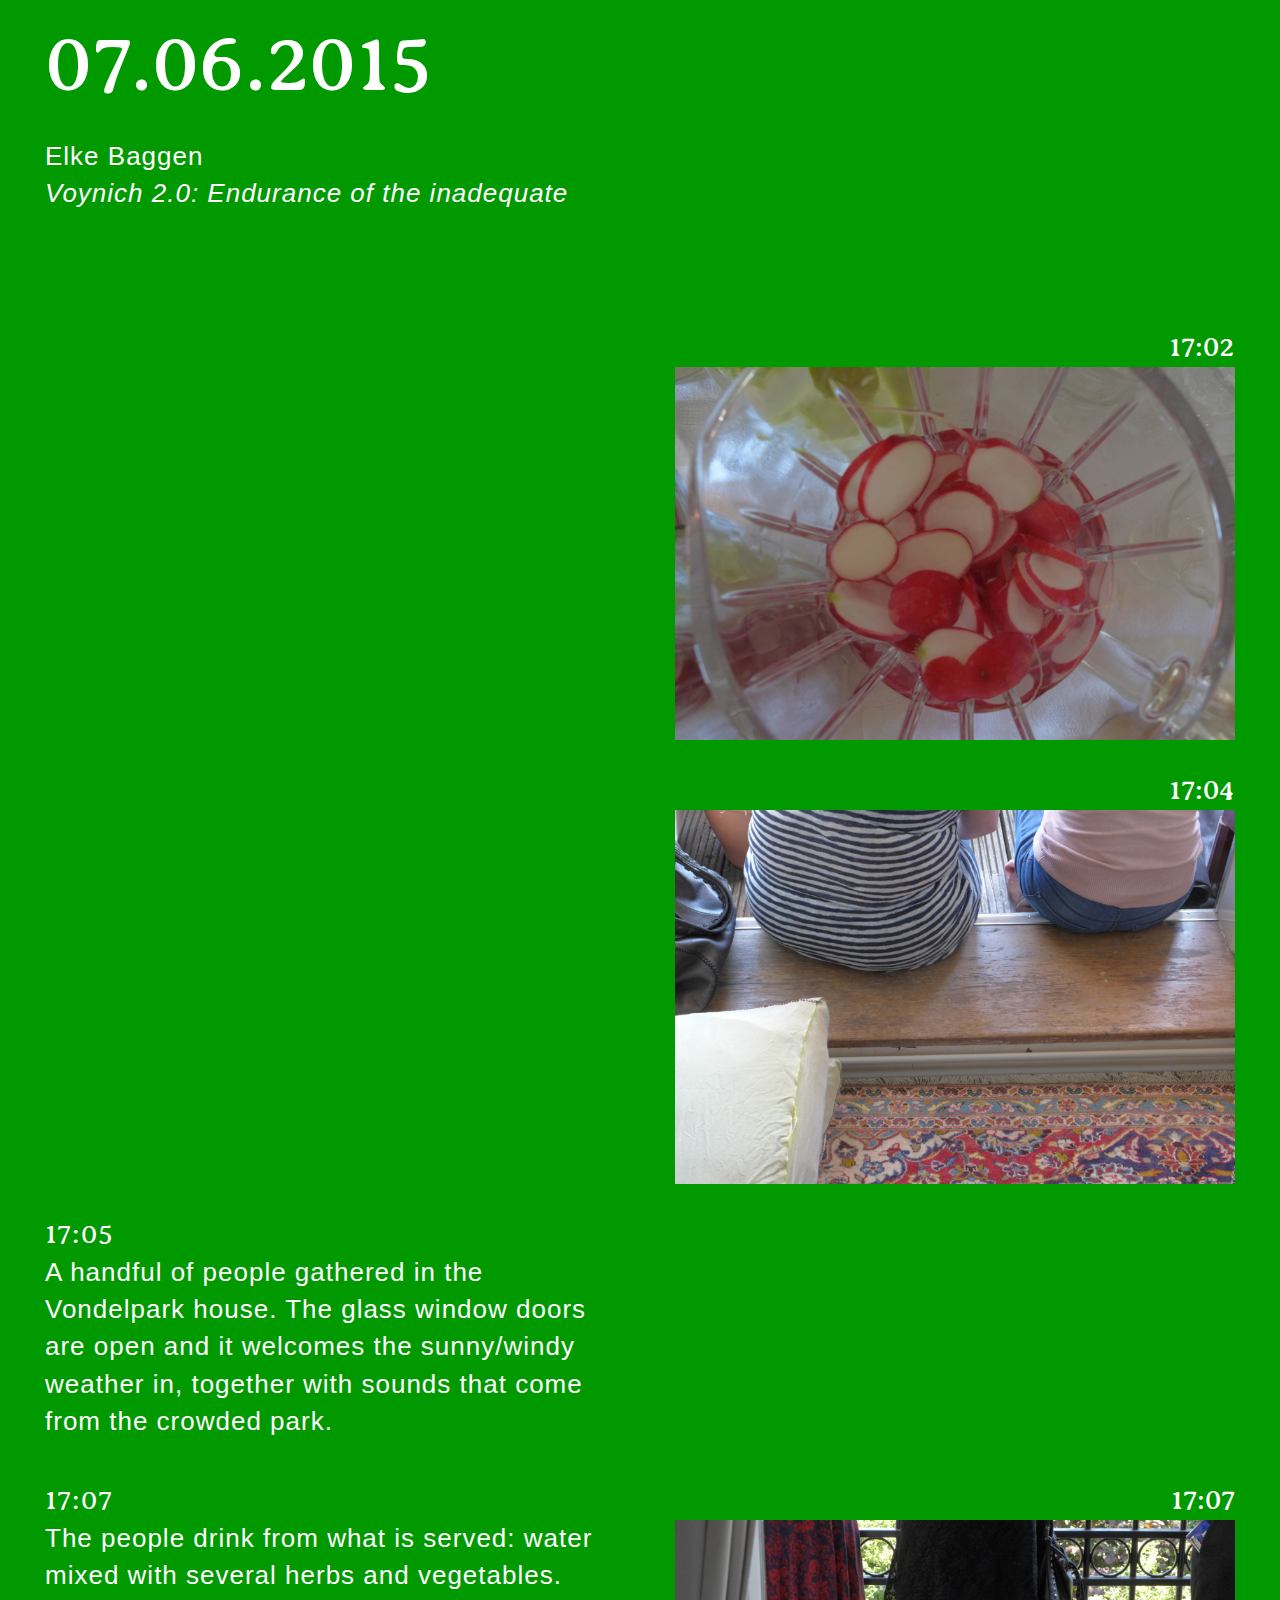
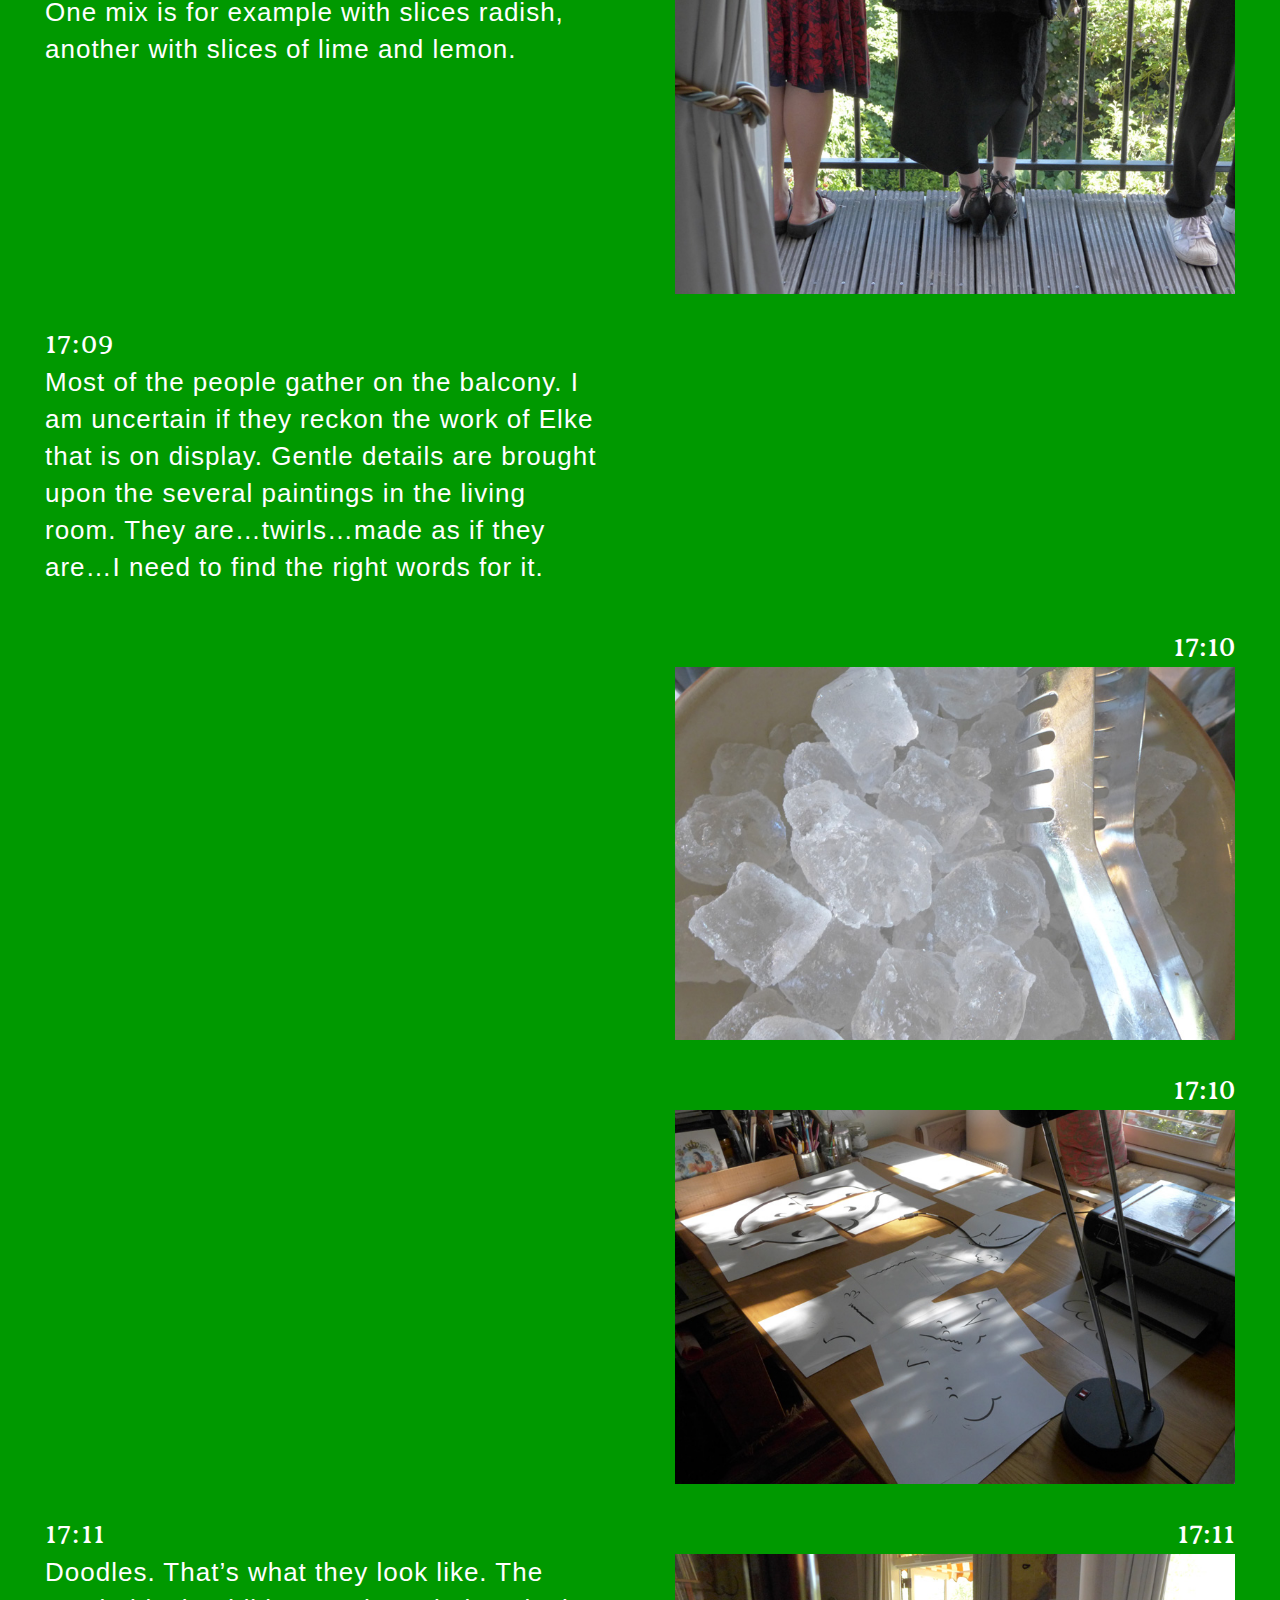
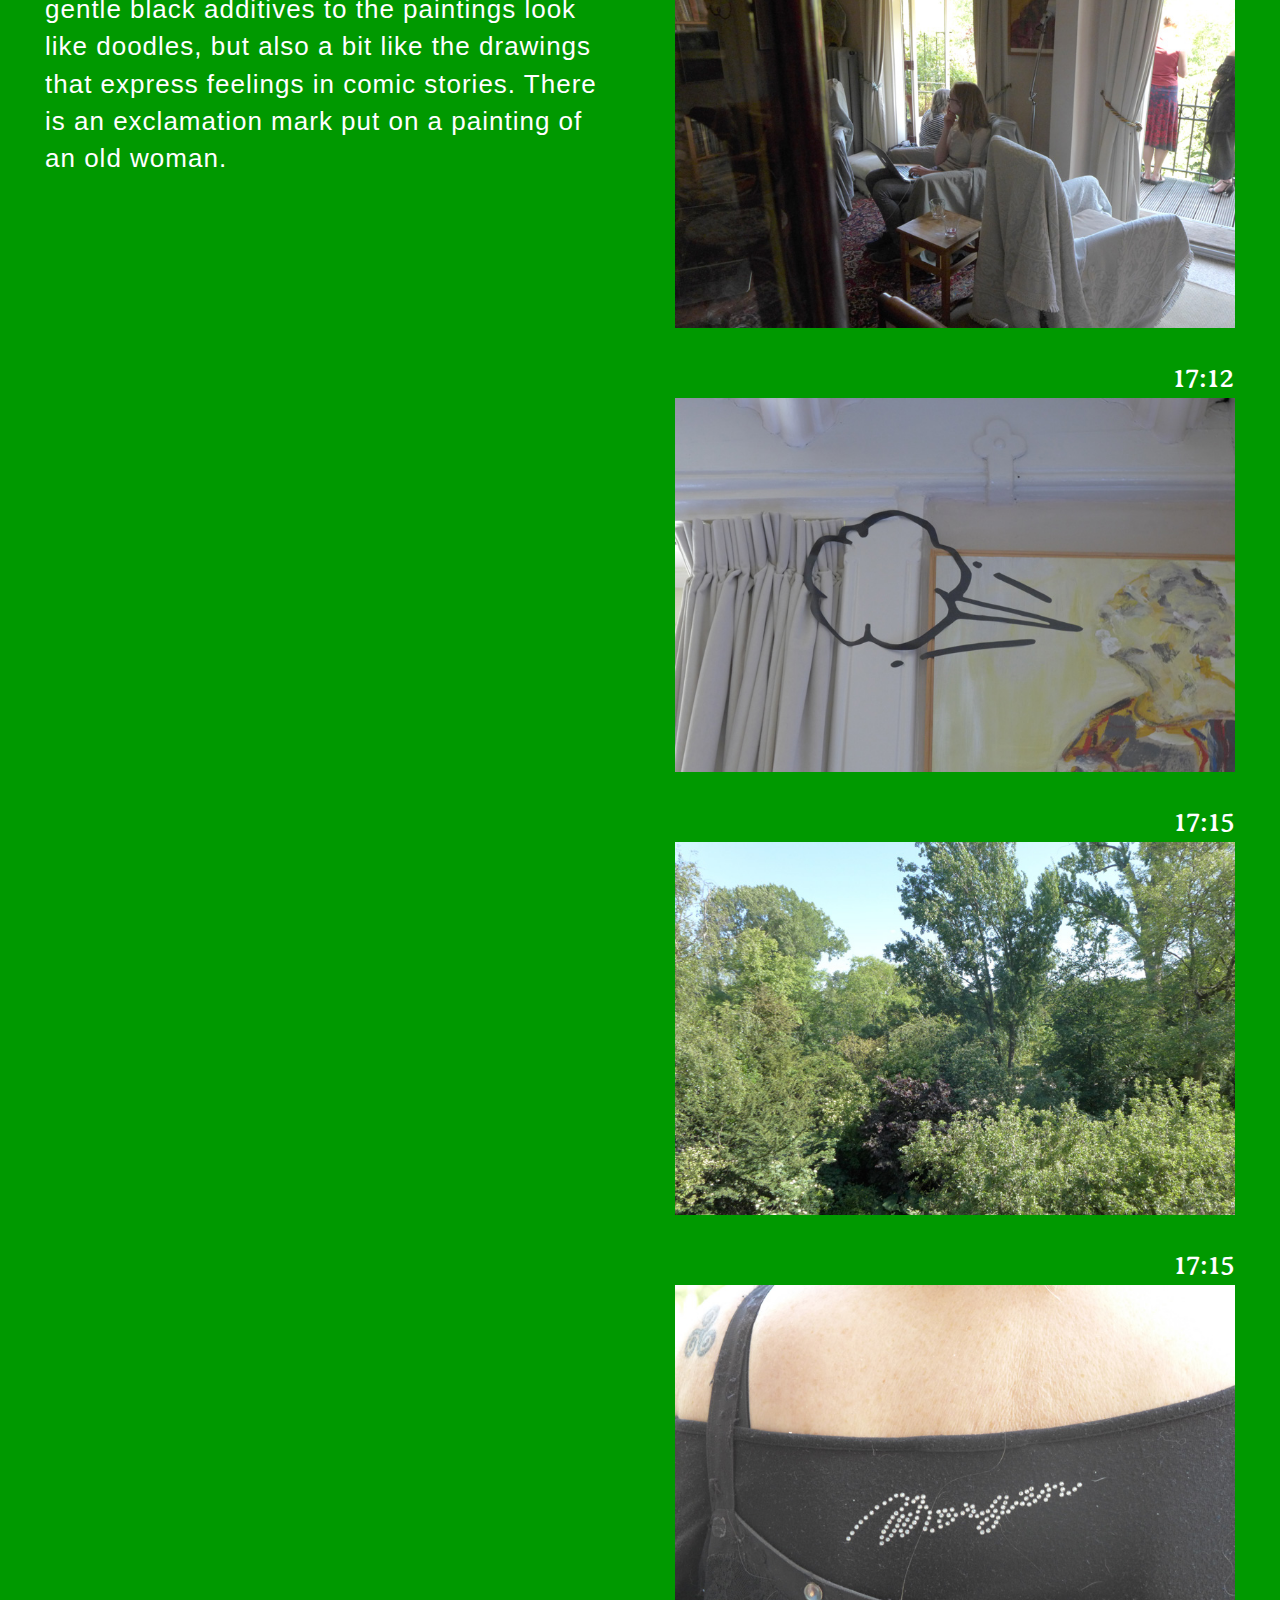
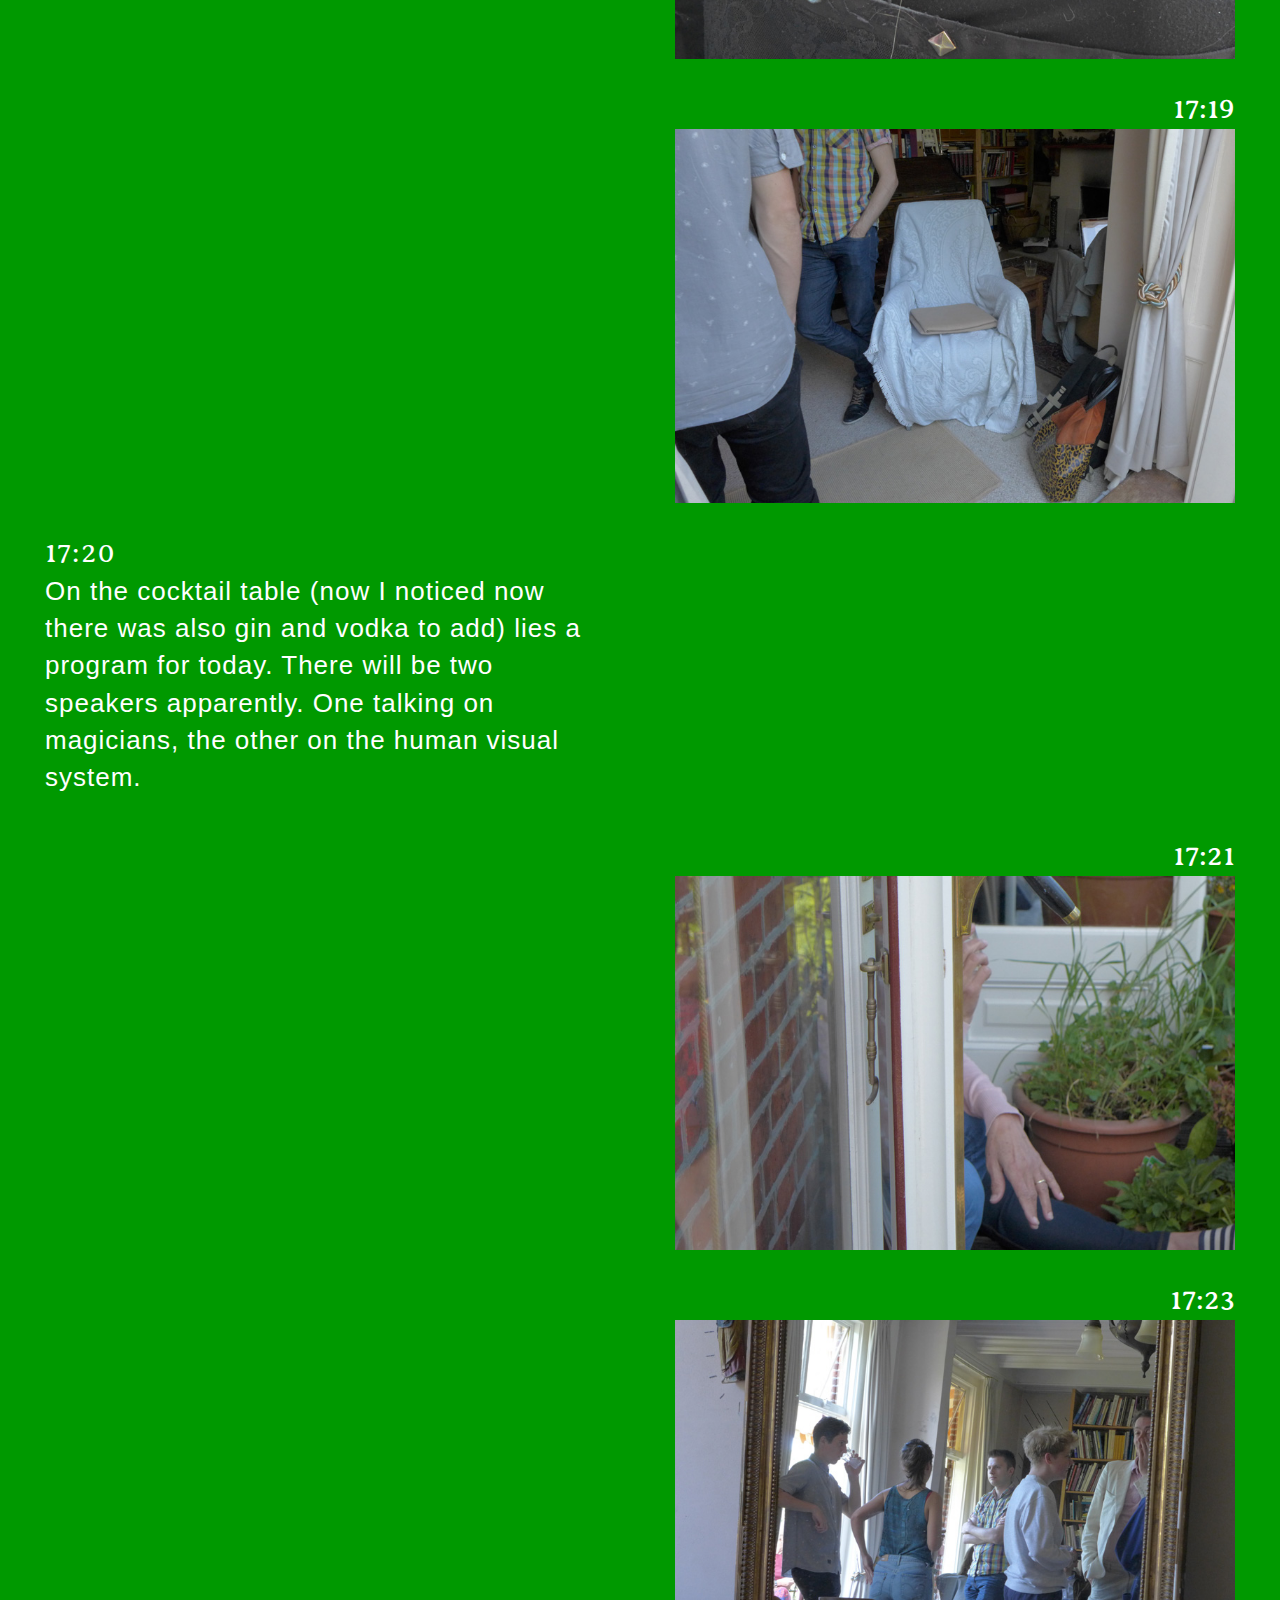
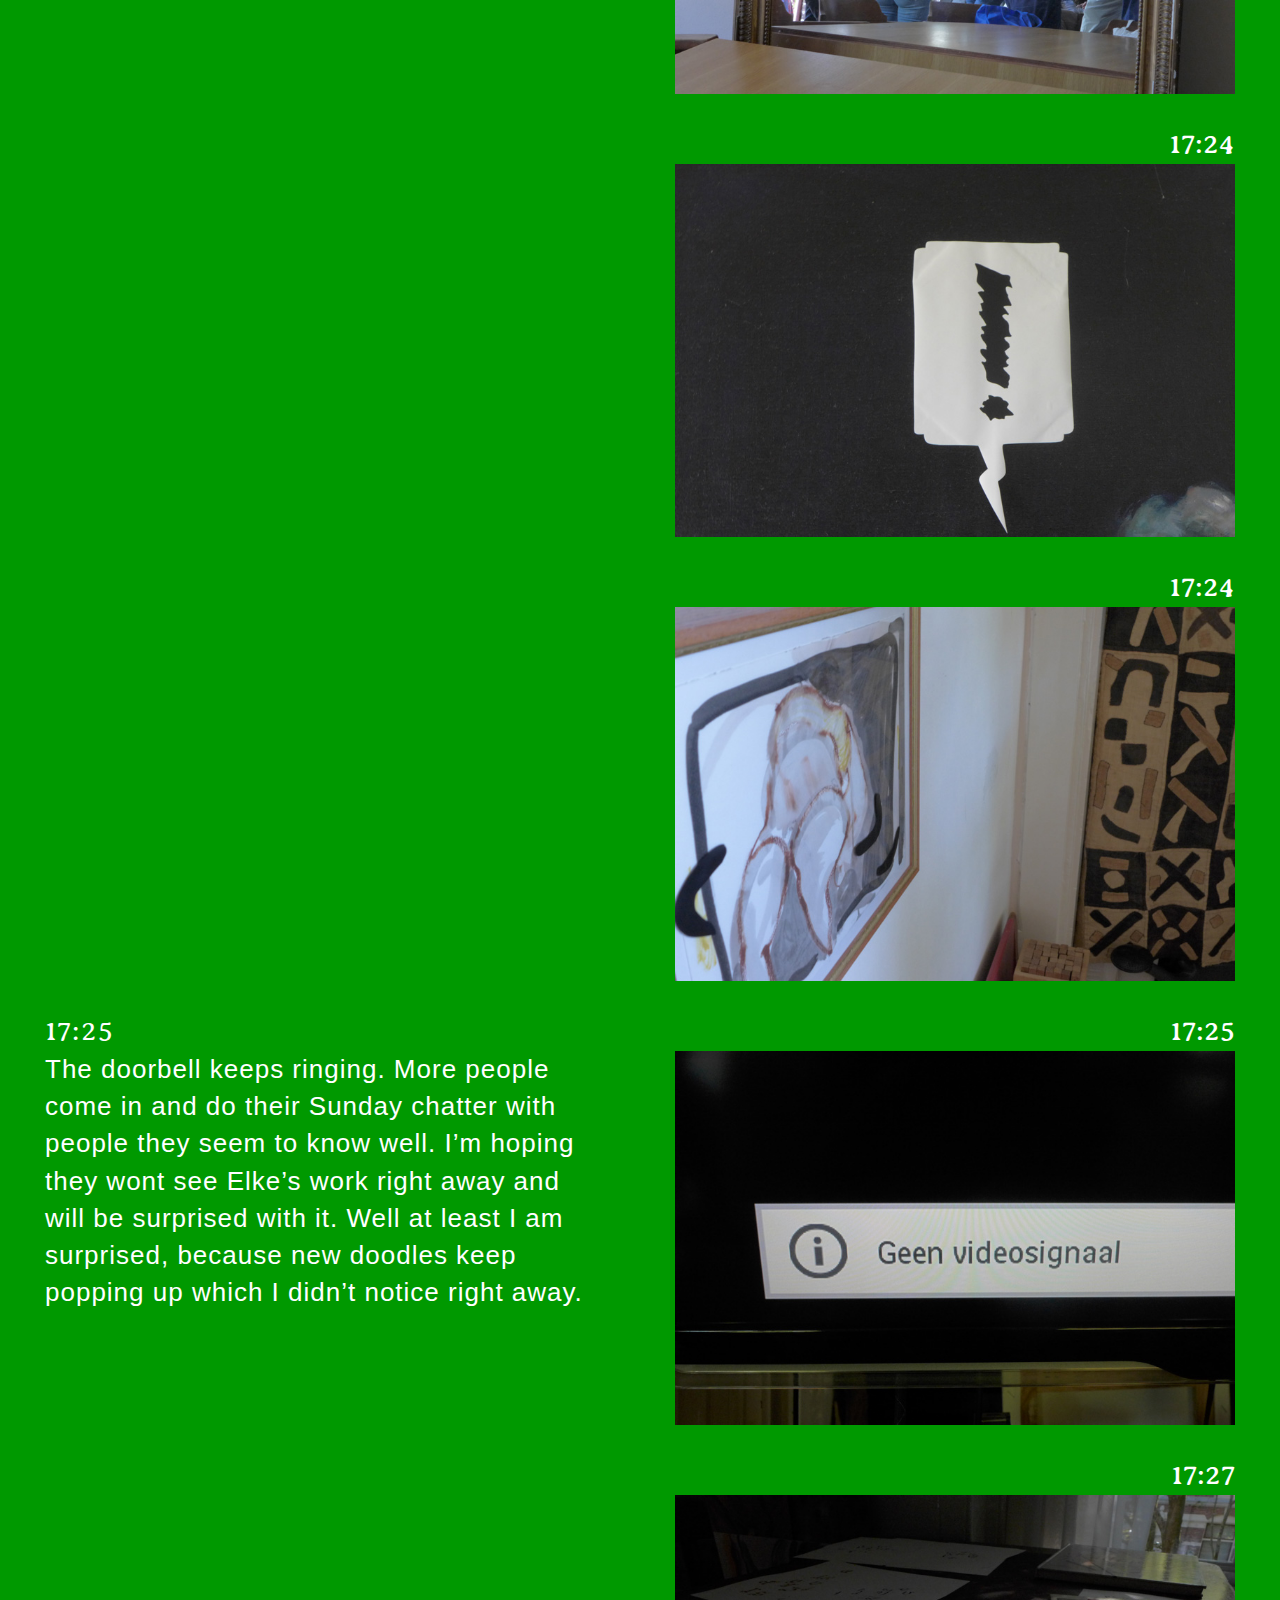
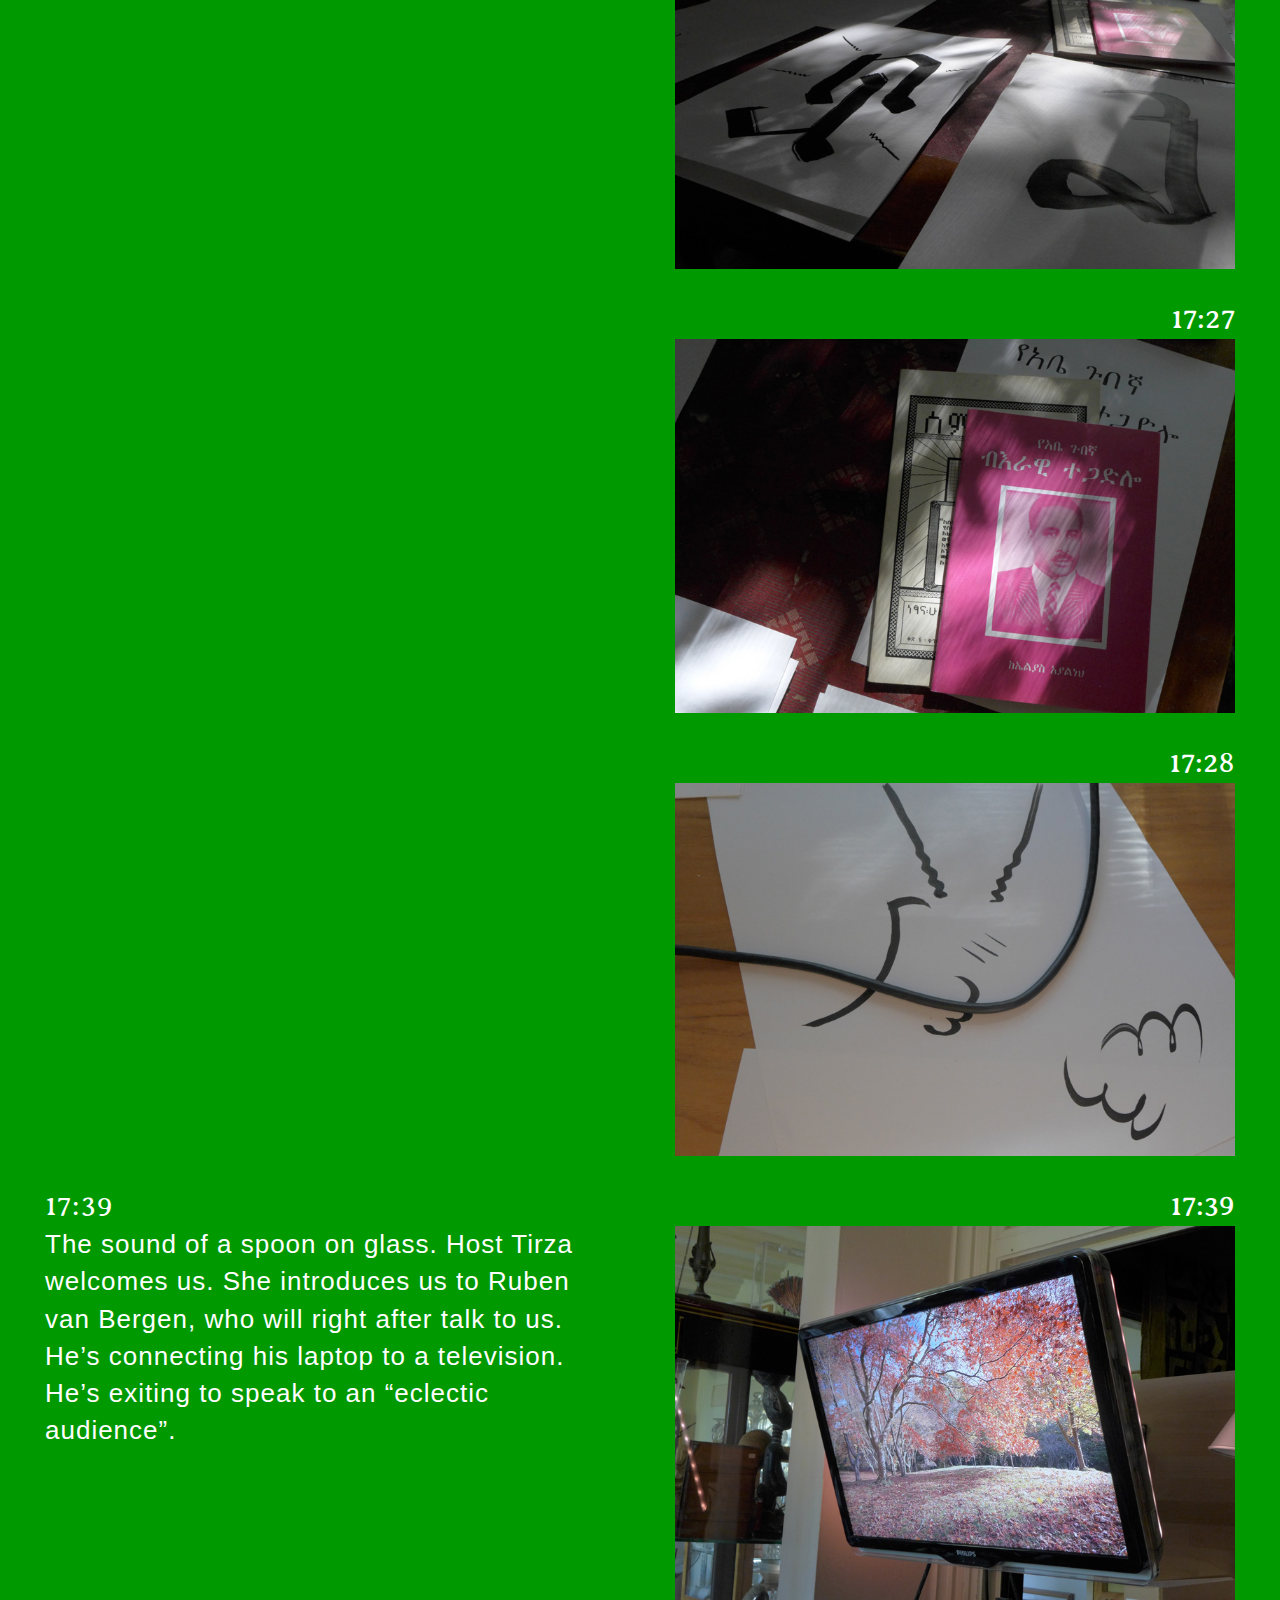
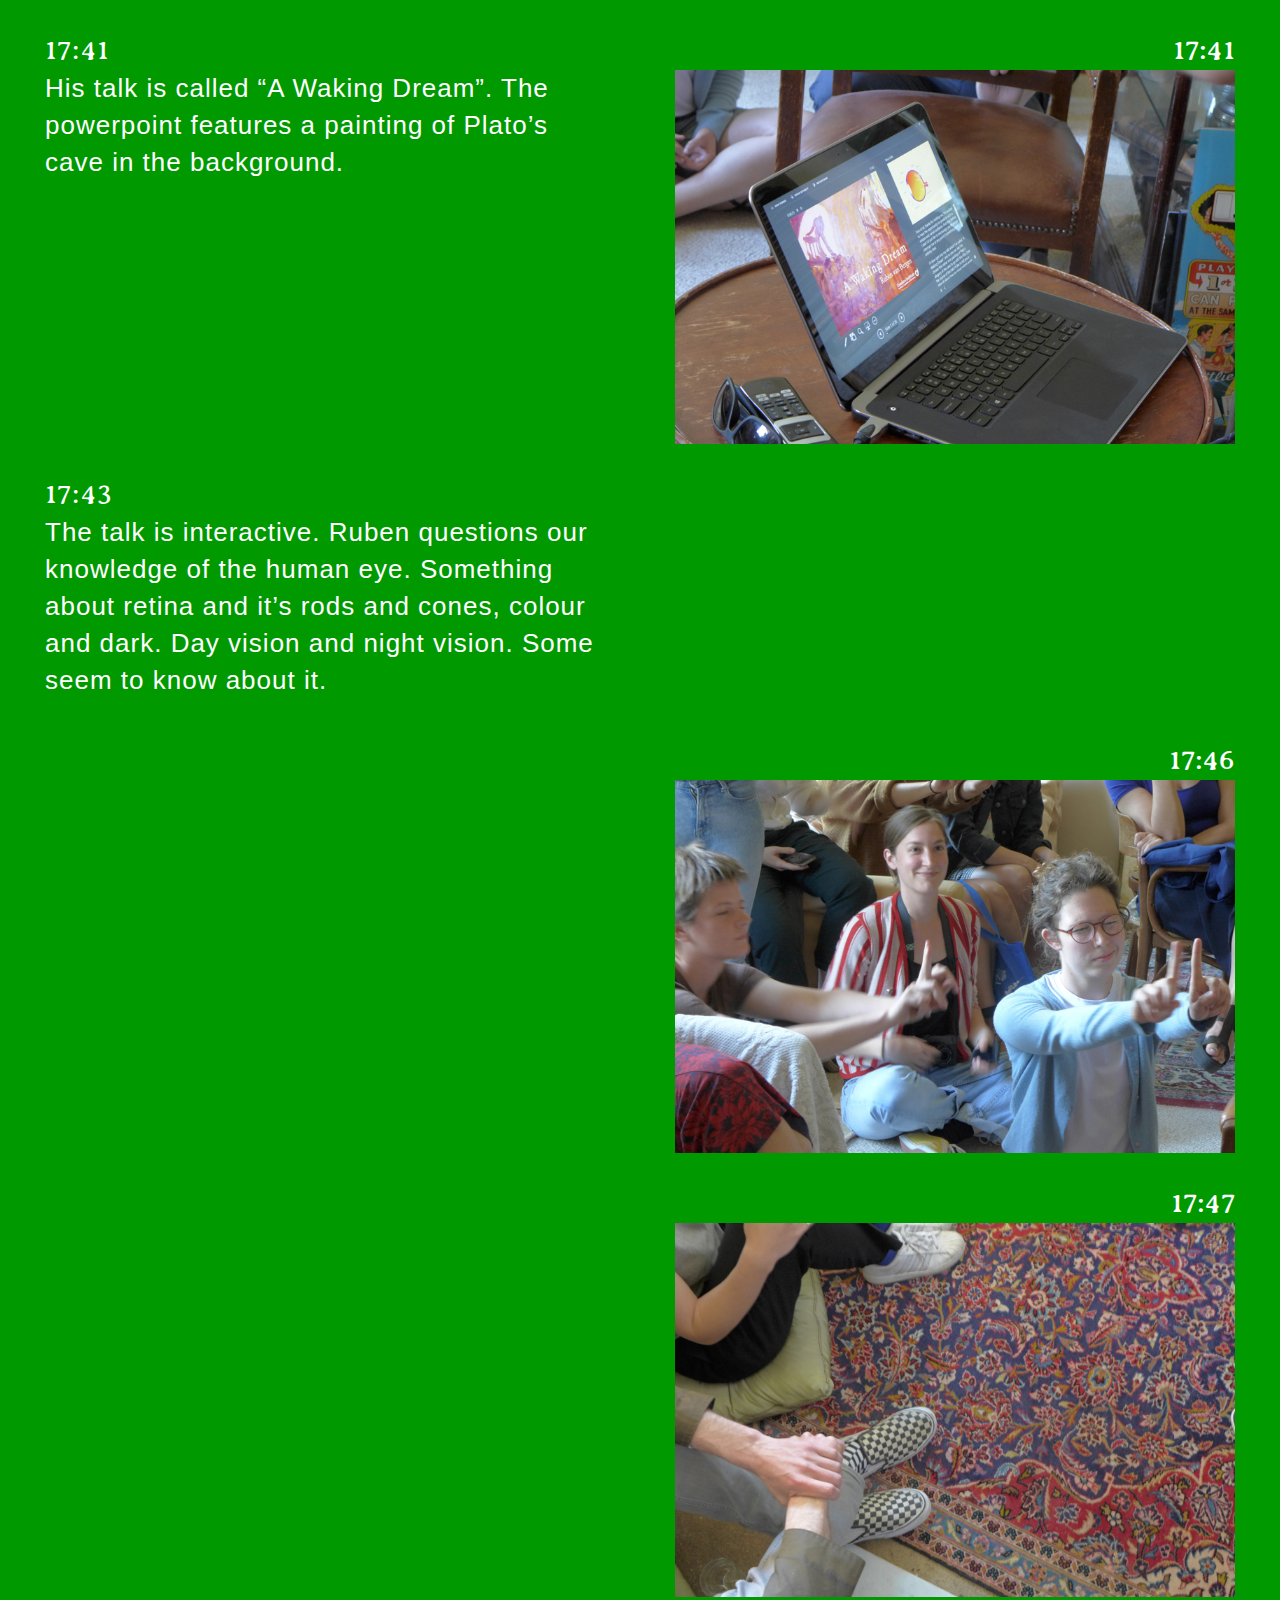
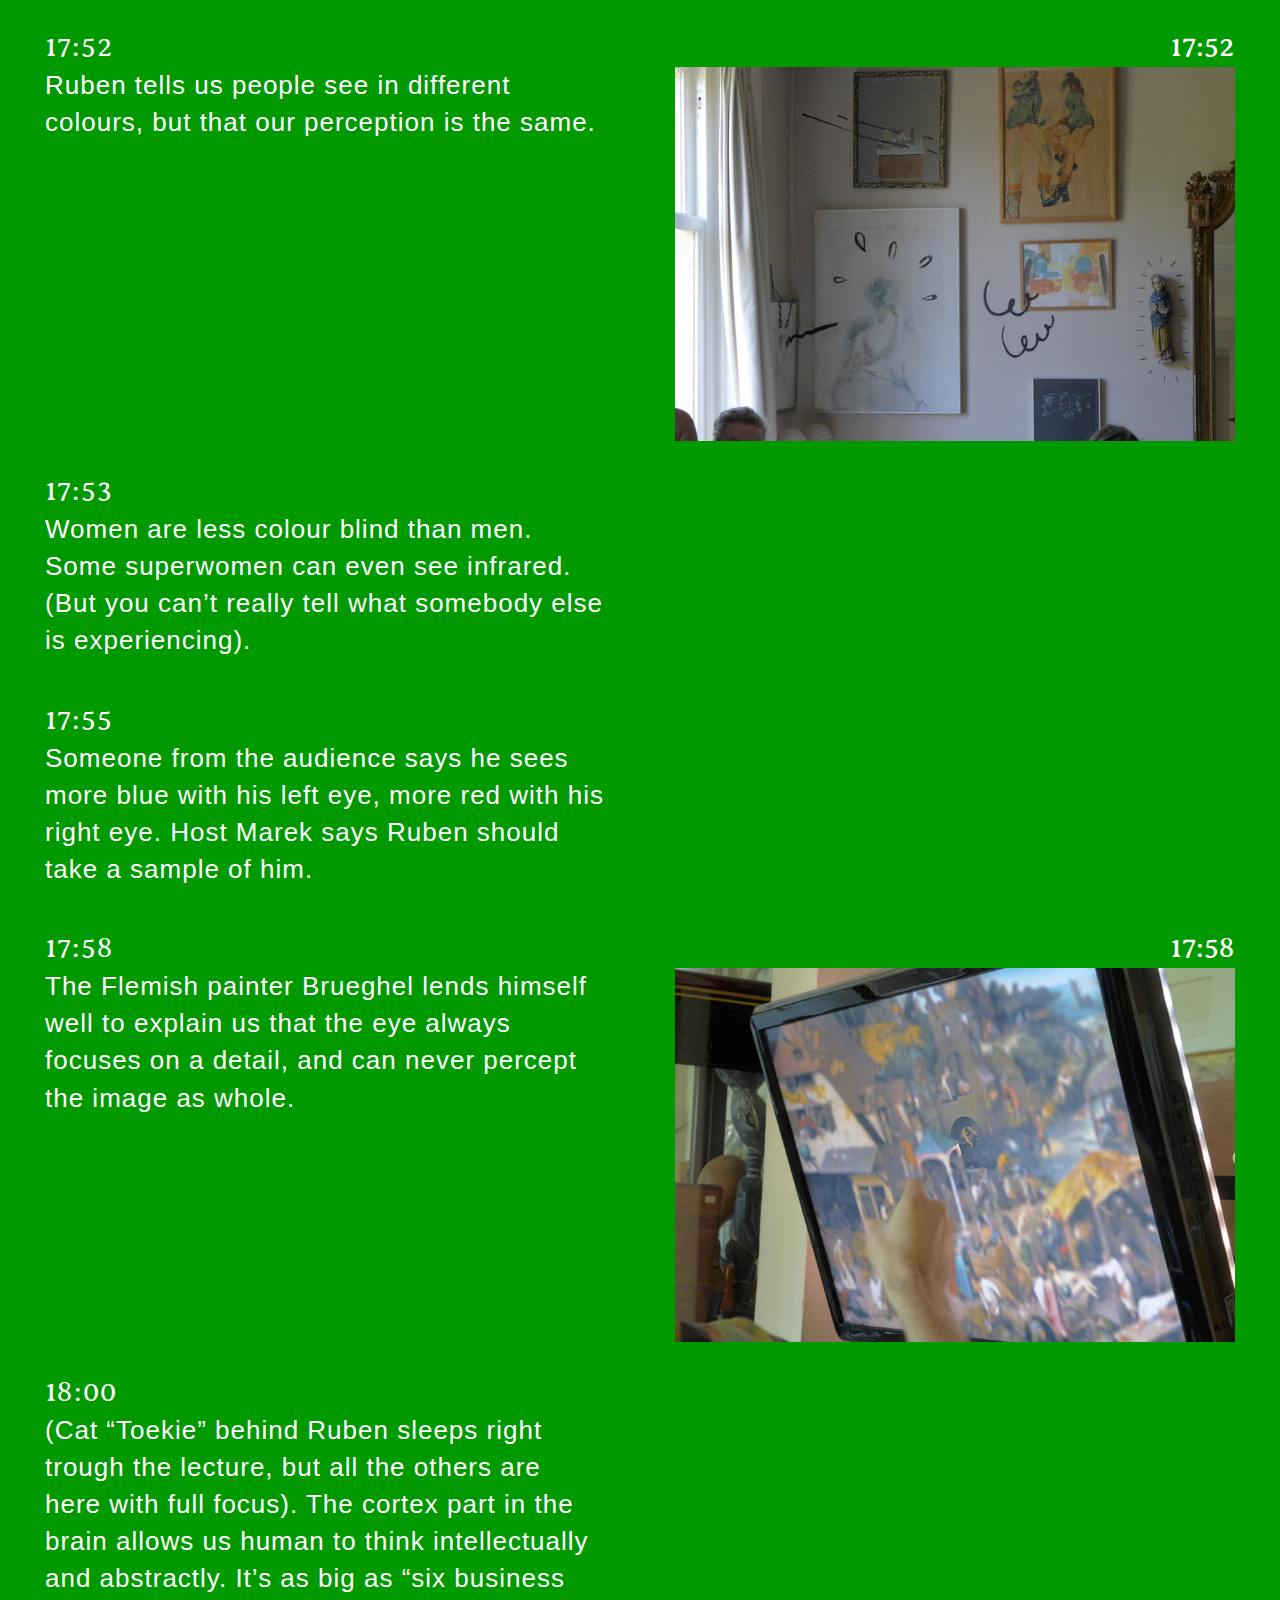
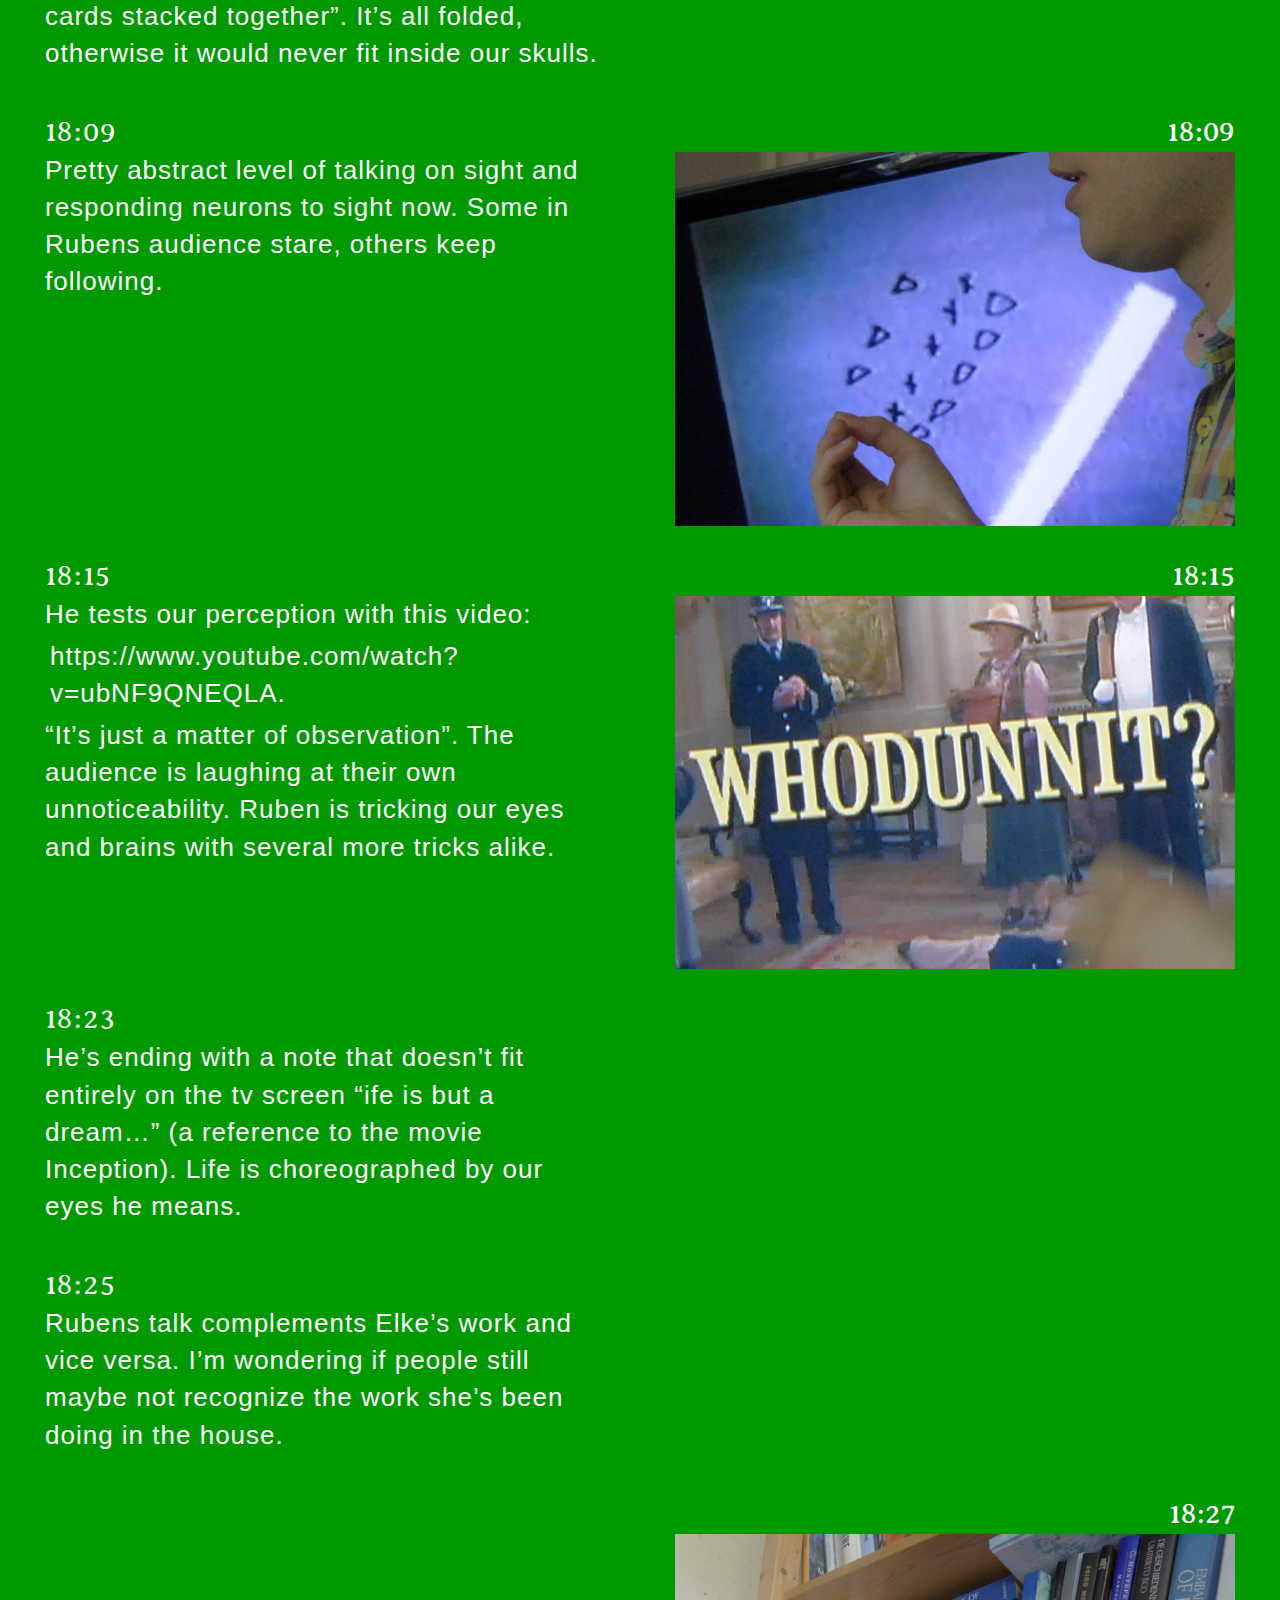
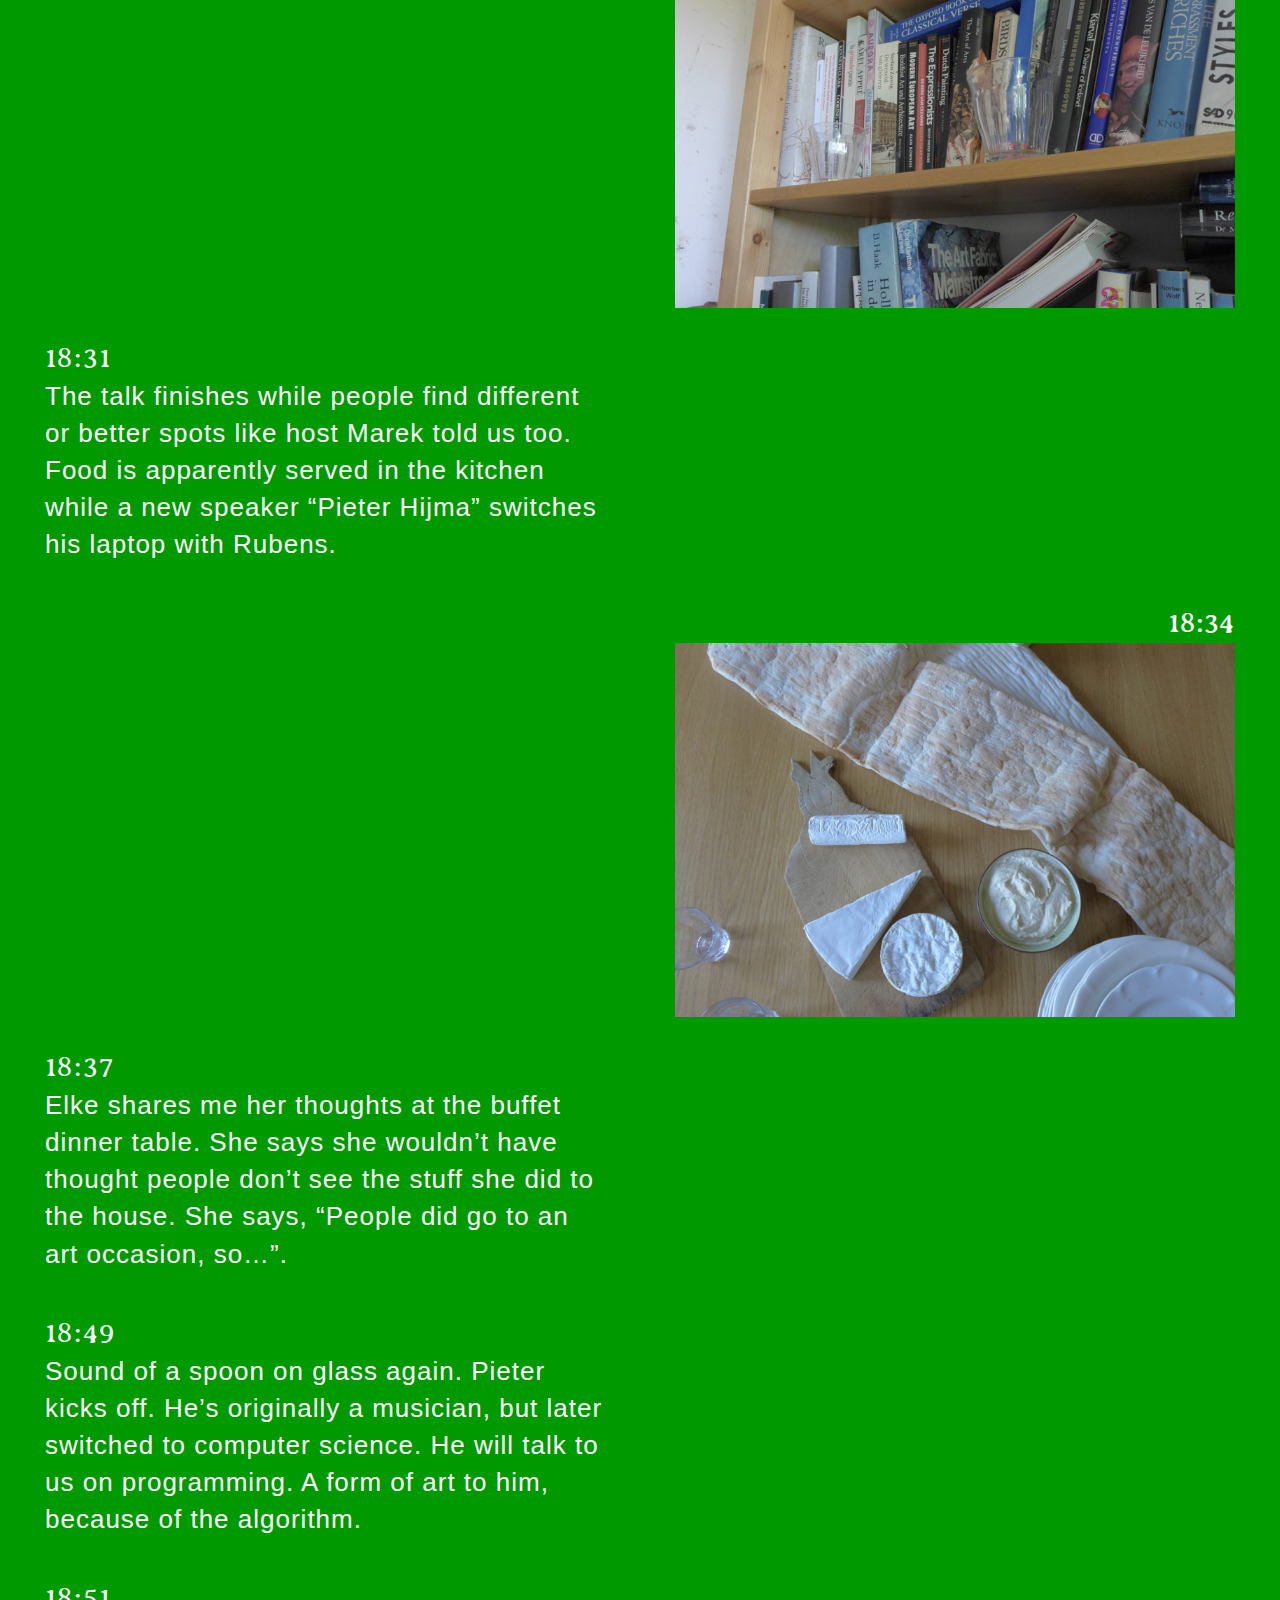
==== commit 14bb656f: "update tekst en padding columns" ====
--- a/07.06.html
+++ b/07.06.html
@@ -6,7 +6,7 @@
         <title>Home Alone</title>
         <meta name="description" content="...">
         <meta name="viewport" content="width=device-width, initial-scale=1">
-        <meta name="Keywords" content="Home Alone, Residency, Tirza Kater, Marek van de Watering, Amsterdam, Art, Artists, Lotte Boon, Petros Panagiotis Orfanos, Polarlicht, 2015" />
+        <meta name="Keywords" content="Home Alone, Residency, Tirza Kater, Marek van de Watering, Amsterdam, Art, Artists, Elke Baggen, Polarlicht, 2015" />
 
         <link rel="stylesheet" href="css/bootstrap.min.css">
         <link rel="stylesheet" href="css/stylesheet.css">
@@ -22,35 +22,8 @@
         <meta property="og:image:width" content="1449" />
         <meta property="og:image:height" content="848" />
 
-
         <link rel="shortcut icon" href="/img/fav.ico" type="image/x-icon" />
-        <script>
-            var vid = document.getElementById("bgvid");
-            var pauseButton = document.querySelector("#polina button");
-
-            function vidFade() {
-              vid.classList.add("stopfade");
-            }
-
-            vid.addEventListener('ended', function()
-            {
-            // only functional if "loop" is removed 
-            vid.pause();
-            // to capture IE10
-            vidFade();
-            }); 
-
-            pauseButton.addEventListener("click", function() {
-              vid.classList.toggle("stopfade");
-              if (vid.paused) {
-                vid.play();
-                pauseButton.innerHTML = "Pause";
-              } else {
-                vid.pause();
-                pauseButton.innerHTML = "Paused";
-              }
-            })
-        </script>
+
         <style>
 
         </style>
@@ -68,10 +41,8 @@
                 <div id="notes">
                     <p>
                         Elke Baggen<br>
-                        Voynich 2.0: Endurance of the inadequate<br><br>
-
-                        
-                        
+                        <i>Voynich 2.0: Endurance of the inadequate</i><br><br>
+                        <br>
                     </p>
                 </div>
             </div>
@@ -80,28 +51,6 @@
         </div><!--/row-->
 
 
-        <div class="row">
-            <div class="col-lg-6 col-md-6 col-sm-12 col-xs-12">
-                <div id="notes">
-                    <p>
-                        <i>The following are unedited fieldnotes that Jip van Steenis has written during Voynich 2.0: Endurance of the inadequate. Fieldnotes are a method of description cultural anthropologists use to describe things that occurre while observing a phenomena. These fieldnotes are accompanied by photos taken of the environment of the event. </i>
-                    </p>   
-                </div>   
-            </div>
-            <div class="col-lg-6 col-md-6 col-sm-12 col-xs-12">
-                <div id="notes" style="text-align:right">
-                    <p>   
-                    <i>The following are unedited snapshots that Polarlicht photographed during Voynich 2.0: Endurance of the inadequate. These snapshots are meant to illustrate the event from a one person perspective, capturing personal moments of interest as well as capturing the atmosfeer of the event.
-                    </i>
-                    </p>
-                </div>
-            </div>
-        </div><!--/row-->
-
-
-
-
-        
         <div class="row">
             <div class="col-lg-6 col-md-6 col-sm-12 col-xs-12">
             </div>
@@ -452,7 +401,7 @@
                 <div id="notes">
                     <p>
                         <span class="dates">18:15</span><br>
-                        He tests our perception with this video: https://www.youtube.com/watch?v=ubNF9QNEQLA . “It’s just a matter of observation”. The audience is laughing at their own unnoticeability. Ruben is tricking are eyes and brains with several more tricks alike.  
+                        He tests our perception with this video: <a href="https://www.youtube.com/watch?v=ubNF9QNEQLA" target="blank">https://www.youtube.com/watch?v=ubNF9QNEQLA.</a> “It’s just a matter of observation”. The audience is laughing at their own unnoticeability. Ruben is tricking our eyes and brains with several more tricks alike.  
                     </p>    
                 </div>
             </div>
@@ -689,28 +638,28 @@
             </div>
         </div><!--/row-->
 
-
-
-
-
-        <div class="row">
-            <div class="col-lg-6 col-md-6 col-sm-12 col-xs-12">
-                <div id="notes">
-                    <p>
+        <div class="row">
+            <div class="col-lg-6 col-md-6 col-sm-12 col-xs-12">
+                <div id="notes">
+                    <p>
+                    <br><br>
+                        <i>The above are unedited fieldnotes that Jip van Steenis wrote during Voynich 2.0: Endurance of the inadequate. 
                         <br><br>
-                        Fieldnotes by Jip van Steenis<br>
-                               
-                    </p>    
-                </div>
-            </div>
-            <div class="col-lg-6 col-md-6 col-sm-12 col-xs-12">
-                <div id="img">
-                    <p>
-                        <br><br><br>
-                    Photos by Polarlicht 
+                        Fieldnotes are a method of description cultural anthropologists use to describe things that occur while observing phenomena.</i><br>
+                    </p>   
+                </div>   
+            </div>
+            <div class="col-lg-6 col-md-6 col-sm-12 col-xs-12">
+                <div id="notes">
+                    <p>   
+                    <br><br>
+                    <i>The above are unedited snapshots that Polarlicht took during Voynich 2.0: Endurance of the inadequate. 
+                    <br><br>
+                    Applying the same method as Jip (but in snapshots), Polarlicht also captured moments, details and unexceptional registrations.
+                    Both observations were made from a personal perspective and matched up afterwards by their time stamps. The space between the two observations — that occurs especially then the observations are out of sync — create a field of possible interpretation. For you, the visitor that couldn't attend the event, to take place in. 
+                    </i>
                     </p>
                 </div>
-                
             </div>
         </div><!--/row-->
 
--- a/css/event.css
+++ b/css/event.css
@@ -1,5 +1,6 @@
-body {
-  background-color: #009900; }
+.container-fluid {
+  background-color: #009900;
+  width: 100%; }
 
 .row {
   background: none;
@@ -8,10 +9,13 @@
 @media screen and (max-width: 768px) {
   .row {
     padding: 0; } }
-#notes p {
-  margin-top: 30px; }
+#notes {
+  padding-right: 20px; }
+  #notes p {
+    margin-top: 30px; }
 
 #img {
-  text-align: right; }
+  text-align: right;
+  padding-left: 20px; }
   #img span {
     margin-top: 30px; }
